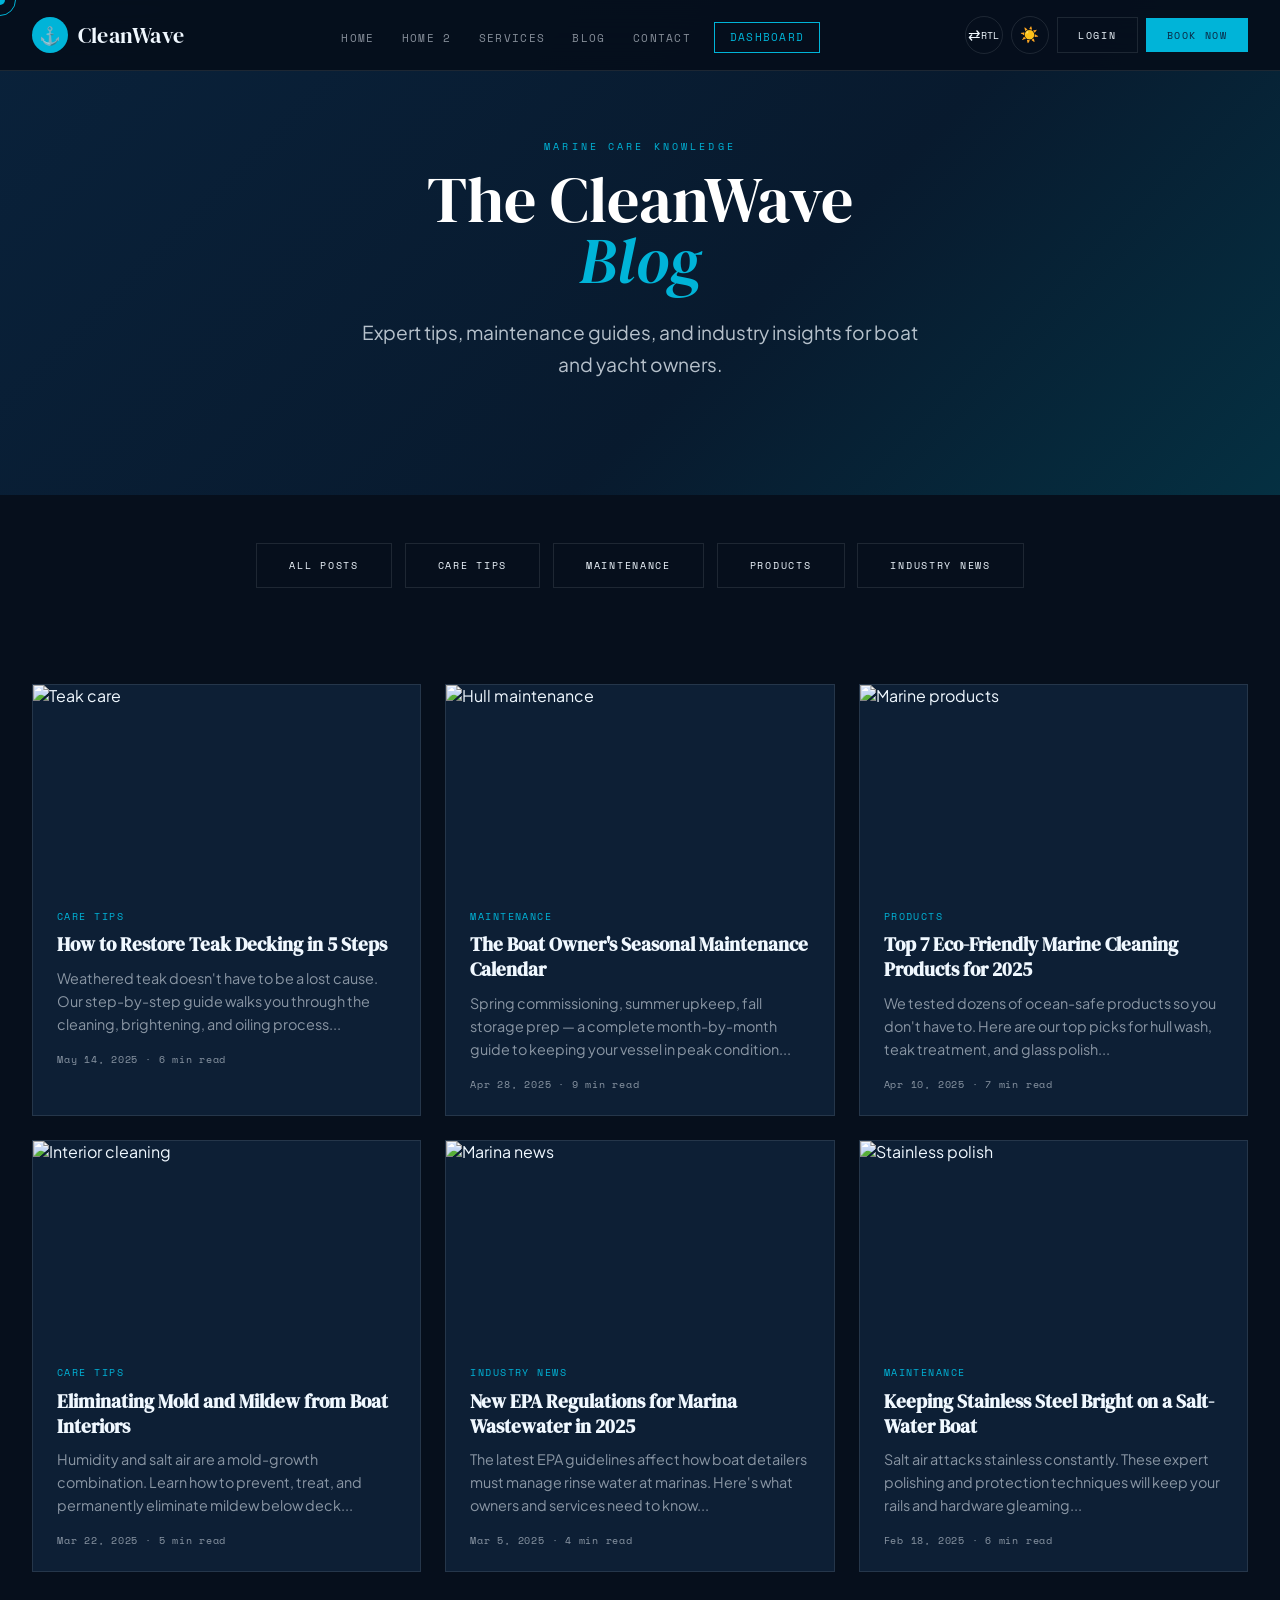
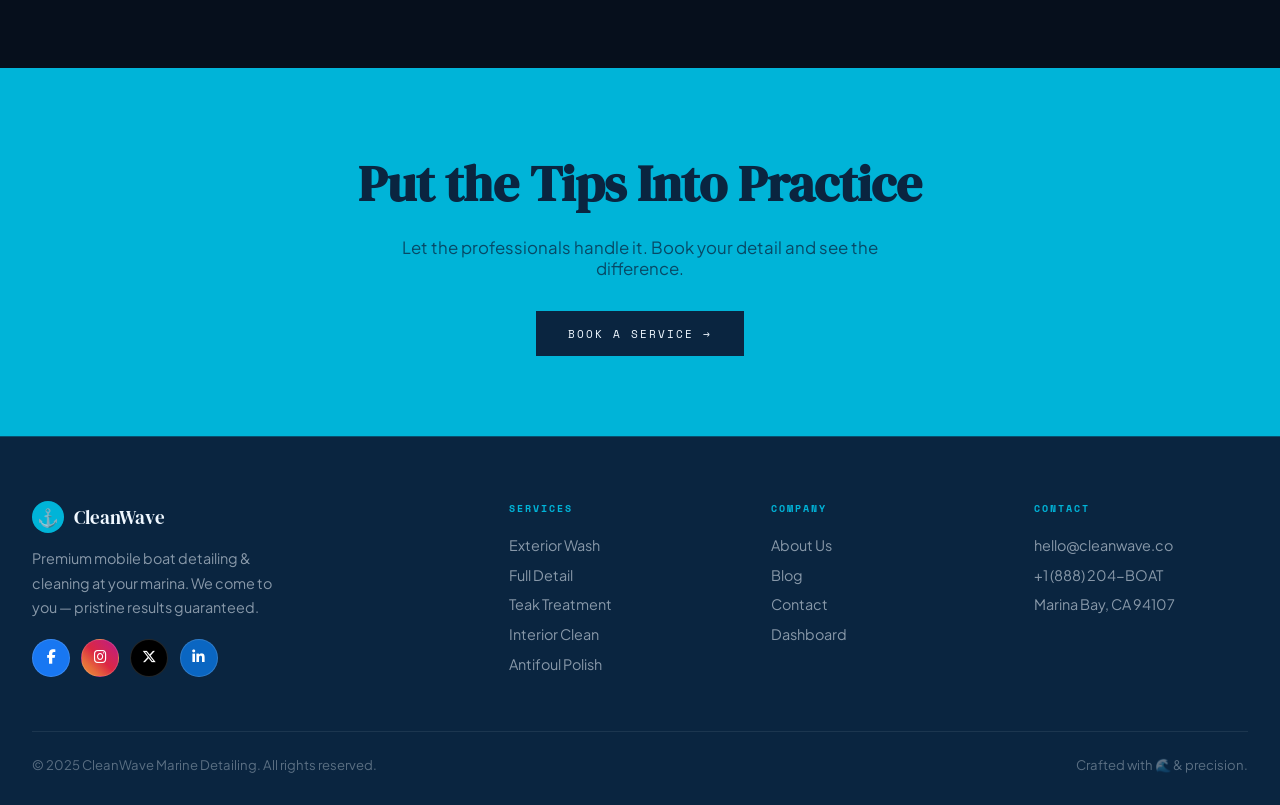
==== blog.html @ 35ff5fb8 "first commit" ====
<!DOCTYPE html>
<html lang="en" data-theme="dark" dir="ltr">
<head>
<meta charset="UTF-8"/><meta name="viewport" content="width=device-width,initial-scale=1.0"/>
<title>Blog · CleanWave</title>
<link rel="stylesheet" href="style.css"/>
<link rel="stylesheet" href="https://cdnjs.cloudflare.com/ajax/libs/font-awesome/6.5.0/css/all.min.css"/>
</head>
<body>
<div id="nav-inject"></div>

<!-- HERO -->
<section class="hero" style="background-image:url('https://images.unsplash.com/photo-1559159529-79e1e7d3d38c?w=1800&q=80');min-height:55vh;">
  <div class="hero-overlay"></div>
  <div class="hero-content">
    <span class="hero-label">Marine Care Knowledge</span>
    <h1 class="hero-title" style="font-size:clamp(2.5rem,5vw,4.5rem);">The CleanWave <em>Blog</em></h1>
    <p class="hero-sub">Expert tips, maintenance guides, and industry insights for boat and yacht owners.</p>
  </div>
</section>

<!-- FILTER -->
<section style="background:var(--bg);padding:3rem 2rem 0;">
  <div class="section-inner">
    <div style="display:flex;gap:.8rem;flex-wrap:wrap;justify-content:center;" class="reveal">
      <button class="filter-btn active btn btn-dark" data-filter="all" style="font-size:.6rem;">All Posts</button>
      <button class="filter-btn btn btn-dark" data-filter="tips" style="font-size:.6rem;">Care Tips</button>
      <button class="filter-btn btn btn-dark" data-filter="maintenance" style="font-size:.6rem;">Maintenance</button>
      <button class="filter-btn btn btn-dark" data-filter="products" style="font-size:.6rem;">Products</button>
      <button class="filter-btn btn btn-dark" data-filter="news" style="font-size:.6rem;">Industry News</button>
    </div>
  </div>
</section>

<!-- BLOG GRID -->
<section style="background:var(--bg);padding:3rem 2rem 6rem;">
  <div class="section-inner">
    <div class="blog-grid">
      <div class="blog-card reveal stagger-1" data-cat="tips">
        <div class="blog-img"><img src="https://images.unsplash.com/photo-1559159529-79e1e7d3d38c?w=600&q=80" alt="Teak care"/></div>
        <div class="blog-body"><span class="blog-tag">Care Tips</span><h3>How to Restore Teak Decking in 5 Steps</h3><p>Weathered teak doesn't have to be a lost cause. Our step-by-step guide walks you through the cleaning, brightening, and oiling process...</p><div class="blog-meta">May 14, 2025 · 6 min read</div></div>
      </div>
      <div class="blog-card reveal stagger-2" data-cat="maintenance">
        <div class="blog-img"><img src="https://images.unsplash.com/photo-1533587851505-d119e13fa0d7?w=600&q=80" alt="Hull maintenance"/></div>
        <div class="blog-body"><span class="blog-tag">Maintenance</span><h3>The Boat Owner's Seasonal Maintenance Calendar</h3><p>Spring commissioning, summer upkeep, fall storage prep — a complete month-by-month guide to keeping your vessel in peak condition...</p><div class="blog-meta">Apr 28, 2025 · 9 min read</div></div>
      </div>
      <div class="blog-card reveal stagger-3" data-cat="products">
        <div class="blog-img"><img src="https://images.unsplash.com/photo-1580852300654-03c803a14e24?w=600&q=80" alt="Marine products"/></div>
        <div class="blog-body"><span class="blog-tag">Products</span><h3>Top 7 Eco-Friendly Marine Cleaning Products for 2025</h3><p>We tested dozens of ocean-safe products so you don't have to. Here are our top picks for hull wash, teak treatment, and glass polish...</p><div class="blog-meta">Apr 10, 2025 · 7 min read</div></div>
      </div>
      <div class="blog-card reveal stagger-1" data-cat="tips">
        <div class="blog-img"><img src="https://images.unsplash.com/photo-1606315065284-8e9600bd4f66?w=600&q=80" alt="Interior cleaning"/></div>
        <div class="blog-body"><span class="blog-tag">Care Tips</span><h3>Eliminating Mold and Mildew from Boat Interiors</h3><p>Humidity and salt air are a mold-growth combination. Learn how to prevent, treat, and permanently eliminate mildew below deck...</p><div class="blog-meta">Mar 22, 2025 · 5 min read</div></div>
      </div>
      <div class="blog-card reveal stagger-2" data-cat="news">
        <div class="blog-img"><img src="https://images.unsplash.com/photo-1544551763-46a013bb70d5?w=600&q=80" alt="Marina news"/></div>
        <div class="blog-body"><span class="blog-tag">Industry News</span><h3>New EPA Regulations for Marina Wastewater in 2025</h3><p>The latest EPA guidelines affect how boat detailers must manage rinse water at marinas. Here's what owners and services need to know...</p><div class="blog-meta">Mar 5, 2025 · 4 min read</div></div>
      </div>
      <div class="blog-card reveal stagger-3" data-cat="maintenance">
        <div class="blog-img"><img src="https://images.unsplash.com/photo-1614165516036-bc18a6c2c73f?w=600&q=80" alt="Stainless polish"/></div>
        <div class="blog-body"><span class="blog-tag">Maintenance</span><h3>Keeping Stainless Steel Bright on a Salt-Water Boat</h3><p>Salt air attacks stainless constantly. These expert polishing and protection techniques will keep your rails and hardware gleaming...</p><div class="blog-meta">Feb 18, 2025 · 6 min read</div></div>
      </div>
    </div>
  </div>
</section>

<!-- CTA -->
<section class="cta-banner">
  <div class="section-inner">
    <h2 class="reveal">Put the Tips Into Practice</h2>
    <p class="reveal">Let the professionals handle it. Book your detail and see the difference.</p>
    <a href="services.html" class="btn reveal"><span>Book a Service →</span></a>
  </div>
</section>

<div id="footer-inject"></div>
<script src="components.js"></script><script src="main.js"></script>
</body>
</html>
---- style.css ----
/* ═══════════════════════════════════════════════
   BOAT · GLOBAL DESIGN SYSTEM
   3 Colors: Primary #0A2540 | Secondary #F0F8FF | Accent #00B4D8
═══════════════════════════════════════════════ */
@import url('https://fonts.googleapis.com/css2?family=DM+Serif+Display:ital@0;1&family=Plus+Jakarta+Sans:wght@300;400;500;600;700&family=Space+Mono:wght@400;700&display=swap');

:root {
  --primary: #0A2540;
  --secondary: #F0F8FF;
  --accent: #00B4D8;
  --primary-90: rgba(10,37,64,0.9);
  --primary-80: rgba(10,37,64,0.8);
  --primary-20: rgba(10,37,64,0.2);
  --accent-80: rgba(0,180,216,0.8);
  --accent-20: rgba(0,180,216,0.2);
  --accent-10: rgba(0,180,216,0.1);
  --secondary-80: rgba(240,248,255,0.8);
  --transition: 0.4s cubic-bezier(0.25,0.46,0.45,0.94);
  --container: 1280px;
  --radius: 2px;
}
[data-theme="light"] {
  --bg: #ffffff;
  --bg-alt: var(--secondary);
  --text: var(--primary);
  --text-muted: rgba(10,37,64,0.6);
  --border: rgba(10,37,64,0.12);
  --card-bg: #ffffff;
  --nav-bg: rgba(255,255,255,0.95);
  --shadow: 0 4px 24px rgba(10,37,64,0.08);
}
[data-theme="dark"] {
  --bg: #060f1c;
  --bg-alt: #0d1f35;
  --text: var(--secondary);
  --text-muted: rgba(240,248,255,0.55);
  --border: rgba(240,248,255,0.1);
  --card-bg: #0d1f35;
  --nav-bg: rgba(6,15,28,0.97);
  --shadow: 0 4px 24px rgba(0,0,0,0.4);
}

*,*::before,*::after{box-sizing:border-box;margin:0;padding:0;}
html{scroll-behavior:smooth;font-size:16px;}
body{font-family:'Plus Jakarta Sans',sans-serif;background:var(--bg);color:var(--text);transition:background var(--transition),color var(--transition);overflow-x:hidden;cursor:none;}

/* ── CURSOR ── */
.cursor{width:10px;height:10px;background:var(--accent);border-radius:50%;position:fixed;top:0;left:0;pointer-events:none;z-index:9999;transform:translate(-50%,-50%);transition:width .3s,height .3s,background .3s;}
.cursor-ring{width:32px;height:32px;border:1.5px solid var(--accent);border-radius:50%;position:fixed;top:0;left:0;pointer-events:none;z-index:9998;transform:translate(-50%,-50%);transition:width .3s,height .3s;}

/* ── NAVBAR ── */
nav{position:fixed;top:0;left:0;right:0;z-index:1000;background:var(--nav-bg);backdrop-filter:blur(20px);-webkit-backdrop-filter:blur(20px);border-bottom:1px solid var(--border);transition:background var(--transition),border var(--transition);}
.nav-inner{max-width:var(--container);margin:0 auto;display:flex;align-items:center;justify-content:space-between;padding:0 2rem;height:70px;}
.nav-logo{display:flex;align-items:center;gap:.6rem;text-decoration:none;}
.nav-logo-icon{width:36px;height:36px;background:var(--accent);border-radius:50%;display:flex;align-items:center;justify-content:center;font-size:1.1rem;}
.nav-logo-text{font-family:'DM Serif Display',serif;font-size:1.4rem;font-weight:400;color:var(--text);letter-spacing:.02em;}
.nav-links{display:flex;align-items:center;gap:.2rem;list-style:none;}
.nav-links a{font-family:'Space Mono',monospace;font-size:.68rem;letter-spacing:.12em;text-transform:uppercase;color:var(--text-muted);text-decoration:none;padding:.5rem .75rem;position:relative;transition:color var(--transition);}
.nav-links a::after{content:'';position:absolute;bottom:0;left:.75rem;right:.75rem;height:1px;background:var(--accent);transform:scaleX(0);transition:transform var(--transition);}
.nav-links a:hover,.nav-links a.active{color:var(--accent);}
.nav-links a:hover::after,.nav-links a.active::after{transform:scaleX(1);}
.nav-links a.nav-dashboard{color:var(--accent);border:1px solid var(--accent);padding:.4rem .9rem;margin-left:.5rem;transition:all var(--transition);}
.nav-links a.nav-dashboard:hover{background:var(--accent);color:var(--primary);}
.nav-links a.nav-dashboard::after{display:none;}
.nav-right{display:flex;align-items:center;gap:.5rem;}
.nav-btn{width:38px;height:38px;border-radius:50%;border:1px solid var(--border);background:none;color:var(--text);cursor:pointer;display:flex;align-items:center;justify-content:center;font-size:.95rem;transition:all var(--transition);}
.nav-btn:hover{border-color:var(--accent);color:var(--accent);}
.nav-cta{font-family:'Space Mono',monospace;font-size:.65rem;letter-spacing:.15em;text-transform:uppercase;padding:.55rem 1.3rem;text-decoration:none;transition:all var(--transition);cursor:pointer;border:none;}
.nav-cta-primary{background:var(--accent);color:var(--primary);}
.nav-cta-primary:hover{background:var(--primary);color:var(--accent);transform:translateY(-2px);}
.nav-cta-secondary{background:none;border:1px solid var(--border);color:var(--text);}
.nav-cta-secondary:hover{border-color:var(--accent);color:var(--accent);}
.hamburger{display:none;flex-direction:column;gap:5px;background:none;border:none;cursor:pointer;padding:4px;}
.hamburger span{display:block;width:22px;height:2px;background:var(--text);transition:all var(--transition);}

/* ── MOBILE DRAWER ── */
.drawer{position:fixed;top:0;right:0;width:min(300px,85vw);height:100vh;background:var(--bg);border-left:1px solid var(--border);z-index:1100;transform:translateX(100%);transition:transform .45s cubic-bezier(0.76,0,0.24,1);display:flex;flex-direction:column;padding:2rem 1.5rem;gap:1.5rem;overflow-y:auto;}
.drawer.open{transform:translateX(0);}
.drawer-close{align-self:flex-end;background:none;border:none;color:var(--text);font-size:1.4rem;cursor:pointer;padding:.2rem;}
.drawer-links{display:flex;flex-direction:column;gap:.2rem;}
.drawer-links a{font-family:'Space Mono',monospace;font-size:.75rem;letter-spacing:.12em;text-transform:uppercase;color:var(--text-muted);text-decoration:none;padding:.8rem 0;border-bottom:1px solid var(--border);transition:color var(--transition);}
.drawer-links a:hover,.drawer-links a.active{color:var(--accent);}
.drawer-bottom{margin-top:auto;display:flex;align-items:center;gap:.8rem;padding-top:1rem;border-top:1px solid var(--border);}
.drawer-overlay{position:fixed;inset:0;background:rgba(0,0,0,.5);z-index:1050;opacity:0;pointer-events:none;transition:opacity var(--transition);}
.drawer-overlay.show{opacity:1;pointer-events:all;}

/* ── SECTIONS ── */
section{padding:6rem 2rem;}
.section-inner{max-width:var(--container);margin:0 auto;}
.section-label{font-family:'Space Mono',monospace;font-size:.65rem;letter-spacing:.3em;text-transform:uppercase;color:var(--accent);display:block;margin-bottom:.75rem;}
.section-title{font-family:'DM Serif Display',serif;font-size:clamp(2rem,4.5vw,3.5rem);font-weight:400;line-height:1.1;margin-bottom:1.2rem;}
.section-sub{font-size:1.05rem;line-height:1.75;color:var(--text-muted);max-width:580px;}
.text-center{text-align:center;}
.text-center .section-sub{margin:0 auto;}

/* ── HERO BASE ── */
.hero{min-height:100vh;background-size:cover;background-position:center;background-attachment:fixed;display:flex;align-items:center;justify-content:center;position:relative;overflow:hidden;padding:8rem 2rem 4rem;}
.hero-overlay{position:absolute;inset:0;background:linear-gradient(135deg,rgba(10,37,64,.85) 0%,rgba(10,37,64,.5) 60%,rgba(0,180,216,.2) 100%);}
.hero-content{position:relative;z-index:2;text-align:center;max-width:860px;width:100%;}
.hero-label{font-family:'Space Mono',monospace;font-size:.65rem;letter-spacing:.3em;text-transform:uppercase;color:var(--accent);display:block;margin-bottom:1rem;opacity:0;animation:fadeUp .8s .1s forwards;}
.hero-title{font-family:'DM Serif Display',serif;font-size:clamp(2.8rem,7vw,6.5rem);font-weight:400;line-height:.95;color:#ffffff;margin-bottom:1.5rem;opacity:0;animation:fadeUp .9s .3s forwards;}
.hero-title em{color:var(--accent);font-style:italic;display:block;}
.hero-sub{font-size:clamp(1rem,1.8vw,1.2rem);color:rgba(240,248,255,.75);line-height:1.7;max-width:560px;margin:0 auto 2.5rem;opacity:0;animation:fadeUp .9s .5s forwards;}
.hero-btns{display:flex;gap:1rem;justify-content:center;flex-wrap:wrap;opacity:0;animation:fadeUp .9s .7s forwards;}
.scroll-ind{position:absolute;bottom:2rem;left:50%;transform:translateX(-50%);z-index:3;display:flex;flex-direction:column;align-items:center;gap:.4rem;opacity:0;animation:fadeUp 1s 1s forwards;}
.scroll-ind span{font-family:'Space Mono',monospace;font-size:.55rem;letter-spacing:.2em;text-transform:uppercase;color:rgba(240,248,255,.4);}
.scroll-line{width:1px;height:44px;background:linear-gradient(to bottom,var(--accent),transparent);animation:scrollPulse 2s ease-in-out infinite;}

/* ── BUTTONS ── */
.btn{display:inline-flex;align-items:center;gap:.5rem;font-family:'Space Mono',monospace;font-size:.68rem;letter-spacing:.18em;text-transform:uppercase;padding:.9rem 2rem;text-decoration:none;cursor:pointer;border:none;transition:all var(--transition);position:relative;overflow:hidden;}
.btn::before{content:'';position:absolute;inset:0;transform:translateX(-101%);transition:transform var(--transition);}
.btn:hover::before{transform:translateX(0);}
.btn-primary{background:var(--accent);color:var(--primary);}
.btn-primary::before{background:#0096b5;}
.btn-primary:hover{transform:translateY(-2px);box-shadow:0 12px 36px var(--accent-80);}
.btn-outline{background:transparent;border:1px solid rgba(255,255,255,.4);color:#fff;}
.btn-outline::before{background:rgba(255,255,255,.1);}
.btn-outline:hover{border-color:#fff;}
.btn-dark{background:none;border:1px solid var(--border);color:var(--text);}
.btn-dark::before{background:var(--accent-10);}
.btn-dark:hover{border-color:var(--accent);color:var(--accent);}
.btn span{position:relative;z-index:1;}

/* ── CARDS ── */
.cards-grid{display:grid;grid-template-columns:repeat(auto-fit,minmax(240px,1fr));gap:1.5rem;margin-top:3rem;}
.card{background:var(--card-bg);border:1px solid var(--border);padding:2.2rem 1.8rem;display:flex;flex-direction:column;align-items:center;justify-content:center;text-align:center;position:relative;overflow:hidden;transition:transform var(--transition),box-shadow var(--transition),border-color var(--transition);}
.card::after{content:'';position:absolute;bottom:0;left:0;right:0;height:2px;background:var(--accent);transform:scaleX(0);transition:transform var(--transition);}
.card:hover{transform:translateY(-8px);box-shadow:var(--shadow);border-color:var(--accent-20);}
.card:hover::after{transform:scaleX(1);}
.card-icon{font-size:2.2rem;color:var(--accent);margin-bottom:1.1rem;transition:transform var(--transition);}
.card:hover .card-icon{transform:scale(1.12) rotate(-5deg);}
.card h3{font-family:'DM Serif Display',serif;font-size:1.25rem;margin-bottom:.6rem;}
.card p{font-size:.95rem;line-height:1.65;color:var(--text-muted);}

/* ── REVEAL ANIMATION ── */
.reveal{opacity:0;transform:translateY(28px);transition:opacity .7s ease,transform .7s ease;}
.reveal.visible{opacity:1;transform:translateY(0);}
.reveal-left{opacity:0;transform:translateX(-30px);transition:opacity .7s ease,transform .7s ease;}
.reveal-left.visible{opacity:1;transform:translateX(0);}
.reveal-right{opacity:0;transform:translateX(30px);transition:opacity .7s ease,transform .7s ease;}
.reveal-right.visible{opacity:1;transform:translateX(0);}
.stagger-1{transition-delay:.1s;}
.stagger-2{transition-delay:.2s;}
.stagger-3{transition-delay:.3s;}
.stagger-4{transition-delay:.4s;}

/* ── SPLIT SECTION ── */
.split-grid{display:grid;grid-template-columns:1fr 1fr;gap:4rem;align-items:center;}
.split-image{position:relative;}
.split-image img{width:100%;height:100%;object-fit:cover;display:block;}
.split-image::before{content:'';position:absolute;top:16px;left:16px;right:-16px;bottom:-16px;border:2px solid var(--accent-20);z-index:-1;}
.split-text p{font-size:1.05rem;line-height:1.8;color:var(--text-muted);margin-bottom:1rem;}

/* ── STATS ── */
.stats-row{display:flex;gap:3rem;margin-top:2rem;flex-wrap:wrap;}
.stat{text-align:center;}
.stat-num{font-family:'DM Serif Display',serif;font-size:2.8rem;color:var(--accent);line-height:1;}
.stat-label{font-family:'Space Mono',monospace;font-size:.6rem;letter-spacing:.18em;text-transform:uppercase;color:var(--text-muted);margin-top:.3rem;}

/* ── TESTIMONIALS ── */
.testi-card{background:var(--card-bg);border:1px solid var(--border);padding:2rem;display:flex;flex-direction:column;align-items:center;text-align:center;}
.testi-quote{font-family:'DM Serif Display',serif;font-size:3.5rem;color:var(--accent);line-height:.5;margin-bottom:1rem;}
.testi-card p{font-size:1rem;line-height:1.7;font-style:italic;margin-bottom:1.2rem;color:var(--text-muted);}
.testi-author{font-family:'Space Mono',monospace;font-size:.65rem;letter-spacing:.15em;text-transform:uppercase;color:var(--accent);}
.stars{color:#f59e0b;font-size:1rem;margin-bottom:.8rem;display:block;}

/* ── CTA BANNER ── */
.cta-banner{background:var(--accent);padding:5rem 2rem;text-align:center;}
.cta-banner h2{font-family:'DM Serif Display',serif;font-size:clamp(1.8rem,4vw,3.5rem);color:var(--primary);margin-bottom:1.2rem;}
.cta-banner p{font-size:1.05rem;color:rgba(10,37,64,.75);margin-bottom:2rem;max-width:520px;margin-left:auto;margin-right:auto;}
.cta-banner .btn{background:var(--primary);color:var(--secondary);}
.cta-banner .btn:hover{background:#061929;}

/* ── FEATURES GRID ── */
.features-grid{display:grid;grid-template-columns:repeat(3,1fr);gap:0;margin-top:3rem;}
.feature-item{padding:2.2rem 1.8rem;border:1px solid var(--border);display:flex;flex-direction:column;align-items:center;text-align:center;transition:background var(--transition);}
.feature-item:hover{background:var(--accent-10);}
.feature-num{font-family:'DM Serif Display',serif;font-size:3.5rem;color:var(--accent-20);line-height:1;transition:color var(--transition);}
.feature-item:hover .feature-num{color:var(--accent);}
.feature-item h3{font-family:'DM Serif Display',serif;font-size:1.1rem;margin-bottom:.5rem;}
.feature-item p{font-size:.9rem;color:var(--text-muted);line-height:1.6;}

/* ── PRICING CARDS ── */
.pricing-grid{display:grid;grid-template-columns:repeat(3,1fr);gap:1.5rem;margin-top:3rem;}
.pricing-card{background:var(--card-bg);border:1px solid var(--border);padding:2.5rem 2rem;display:flex;flex-direction:column;align-items:center;text-align:center;position:relative;transition:all var(--transition);}
.pricing-card.popular{border-color:var(--accent);transform:translateY(-8px);}
.popular-badge{position:absolute;top:-14px;left:50%;transform:translateX(-50%);background:var(--accent);color:var(--primary);font-family:'Space Mono',monospace;font-size:.6rem;letter-spacing:.12em;text-transform:uppercase;padding:.3rem .9rem;}
.pricing-card:hover{box-shadow:var(--shadow);}
.price{font-family:'DM Serif Display',serif;font-size:3.2rem;color:var(--accent);line-height:1;margin:1rem 0;}
.price-period{font-size:.85rem;color:var(--text-muted);}
.price-features{list-style:none;margin:1.5rem 0;width:100%;}
.price-features li{font-size:.92rem;padding:.45rem 0;border-bottom:1px solid var(--border);color:var(--text-muted);}
.price-features li:last-child{border-bottom:none;}

/* ── BLOG CARDS ── */
.blog-grid{display:grid;grid-template-columns:repeat(auto-fit,minmax(300px,1fr));gap:1.5rem;margin-top:3rem;}
.blog-card{background:var(--card-bg);border:1px solid var(--border);overflow:hidden;transition:all var(--transition);}
.blog-card:hover{transform:translateY(-6px);box-shadow:var(--shadow);}
.blog-img{height:200px;overflow:hidden;}
.blog-img img{width:100%;height:100%;object-fit:cover;transition:transform .6s ease;}
.blog-card:hover .blog-img img{transform:scale(1.06);}
.blog-body{padding:1.5rem;}
.blog-tag{font-family:'Space Mono',monospace;font-size:.6rem;letter-spacing:.15em;text-transform:uppercase;color:var(--accent);margin-bottom:.6rem;display:block;}
.blog-body h3{font-family:'DM Serif Display',serif;font-size:1.2rem;margin-bottom:.6rem;line-height:1.3;}
.blog-body p{font-size:.9rem;color:var(--text-muted);line-height:1.6;margin-bottom:1rem;}
.blog-meta{font-family:'Space Mono',monospace;font-size:.6rem;color:var(--text-muted);letter-spacing:.08em;}

/* ── CONTACT ── */
.contact-grid{display:grid;grid-template-columns:1fr 1.4fr;gap:4rem;margin-top:3rem;}
.contact-card{background:var(--card-bg);border:1px solid var(--border);padding:1.4rem 1.6rem;display:flex;align-items:center;gap:1rem;margin-bottom:1rem;transition:all var(--transition);}
.contact-card:hover{border-color:var(--accent);transform:translateX(4px);}
.contact-icon{font-size:1.6rem;color:var(--accent);flex-shrink:0;}
.contact-card h4{font-family:'DM Serif Display',serif;font-size:1rem;margin-bottom:.2rem;}
.contact-card p{font-size:.88rem;color:var(--text-muted);}
.form-group{margin-bottom:1.3rem;}
.form-group label{display:block;font-family:'Space Mono',monospace;font-size:.62rem;letter-spacing:.16em;text-transform:uppercase;color:var(--accent);margin-bottom:.4rem;}
.form-group input,.form-group textarea,.form-group select{width:100%;padding:.82rem 1rem;background:var(--card-bg);border:1px solid var(--border);color:var(--text);font-family:'Plus Jakarta Sans',sans-serif;font-size:.95rem;outline:none;transition:border-color var(--transition);}
.form-group input:focus,.form-group textarea:focus,.form-group select:focus{border-color:var(--accent);}
.form-group textarea{min-height:130px;resize:vertical;}
.map-wrap{margin-top:3rem;border:1px solid var(--border);overflow:hidden;}

/* ── FOOTER ── */
footer{background:var(--primary);border-top:1px solid rgba(0,180,216,.3);padding:4rem 2rem 2rem;}
.footer-inner{max-width:var(--container);margin:0 auto;}
.footer-grid{display:grid;grid-template-columns:2fr 1fr 1fr 1fr;gap:3rem;margin-bottom:3rem;}
.footer-brand p{font-size:.9rem;color:rgba(240,248,255,.55);line-height:1.7;margin-top:.8rem;max-width:260px;}
.footer-col h4{font-family:'Space Mono',monospace;font-size:.63rem;letter-spacing:.2em;text-transform:uppercase;color:var(--accent);margin-bottom:1.1rem;}
.footer-col ul{list-style:none;}
.footer-col ul li{margin-bottom:.55rem;}
.footer-col ul a{color:rgba(240,248,255,.55);text-decoration:none;font-size:.9rem;transition:all var(--transition);display:inline-block;}
.footer-col ul a:hover{color:var(--accent);transform:translateX(4px);}
.social-row{display:flex;gap:.7rem;margin-top:1.2rem;}
.si{width:38px;height:38px;border-radius:50%;display:flex;align-items:center;justify-content:center;font-size:.9rem;text-decoration:none;transition:all var(--transition);border:1px solid rgba(240,248,255,.15);}
.si:hover{transform:translateY(-4px) scale(1.1);}
.si-fb{background:#1877F2;color:#fff;}
.si-ig{background:linear-gradient(45deg,#f09433,#e6683c,#dc2743,#cc2366,#bc1888);color:#fff;}
.si-tw{background:#000;color:#fff;}
.si-li{background:#0A66C2;color:#fff;}
.footer-bottom{border-top:1px solid rgba(240,248,255,.08);padding-top:1.5rem;display:flex;justify-content:space-between;align-items:center;flex-wrap:wrap;gap:.8rem;}
.footer-bottom p{font-size:.82rem;color:rgba(240,248,255,.35);}

/* ── BACK TO TOP ── */
.btt{position:fixed;bottom:2rem;right:2rem;width:44px;height:44px;background:var(--accent);color:var(--primary);border:none;cursor:pointer;font-size:1.1rem;z-index:500;opacity:0;transform:translateY(16px);transition:all var(--transition);}
.btt.show{opacity:1;transform:translateY(0);}
.btt:hover{background:var(--primary);color:var(--accent);transform:translateY(-4px);}

/* ── ANIMATIONS ── */
@keyframes fadeUp{from{opacity:0;transform:translateY(30px);}to{opacity:1;transform:translateY(0);}}
@keyframes fadeIn{from{opacity:0;}to{opacity:1;}}
@keyframes scrollPulse{0%{transform:scaleY(0);transform-origin:top;}50%{transform:scaleY(1);transform-origin:top;}51%{transform:scaleY(1);transform-origin:bottom;}100%{transform:scaleY(0);transform-origin:bottom;}}
@keyframes float{0%,100%{transform:translateY(0);}50%{transform:translateY(-12px);}}
@keyframes wave{0%{transform:translateX(0);}100%{transform:translateX(-50%);}}
@keyframes typeWrite{from{width:0;}to{width:100%;}}
@keyframes blink{0%,100%{border-color:var(--accent);}50%{border-color:transparent;}}
@media(prefers-reduced-motion:reduce){.reveal,.reveal-left,.reveal-right{transition:none!important;opacity:1!important;transform:none!important;}.hero-label,.hero-title,.hero-sub,.hero-btns{animation:none!important;opacity:1!important;}}

/* ── PAGE TRANSITION ── */
.pg-trans{position:fixed;inset:0;background:var(--accent);z-index:9000;transform:translateY(-100%);transition:transform .5s cubic-bezier(.76,0,.24,1);}

/* ── HERO WAVE ── */
.hero-wave{position:absolute;bottom:0;left:0;right:0;overflow:hidden;line-height:0;}
.hero-wave svg{display:block;width:200%;animation:wave 10s linear infinite;}

/* ── RESPONSIVE ── */
@media(max-width:1024px){
  .features-grid{grid-template-columns:repeat(2,1fr);}
  .pricing-grid{grid-template-columns:1fr;}
  .split-grid{grid-template-columns:1fr;}
  .footer-grid{grid-template-columns:1fr 1fr;}
  .contact-grid{grid-template-columns:1fr;}
}
@media(max-width:768px){
  .hamburger{display:flex;}
  .nav-links{display:none;}
  .nav-cta-secondary,.nav-cta-primary{display:none;}
  .cards-grid{grid-template-columns:repeat(2,1fr);}
  .features-grid{grid-template-columns:repeat(2,1fr);}
  .footer-grid{grid-template-columns:1fr;}
  .stats-row{gap:1.5rem;}
}
@media(max-width:360px){
  .cards-grid{grid-template-columns:1fr;}
  .features-grid{grid-template-columns:1fr;}
  .pricing-grid{grid-template-columns:1fr;}
  .blog-grid{grid-template-columns:1fr;}
  .footer-bottom{flex-direction:column;text-align:center;}
  section{padding:4rem 1rem;}
}
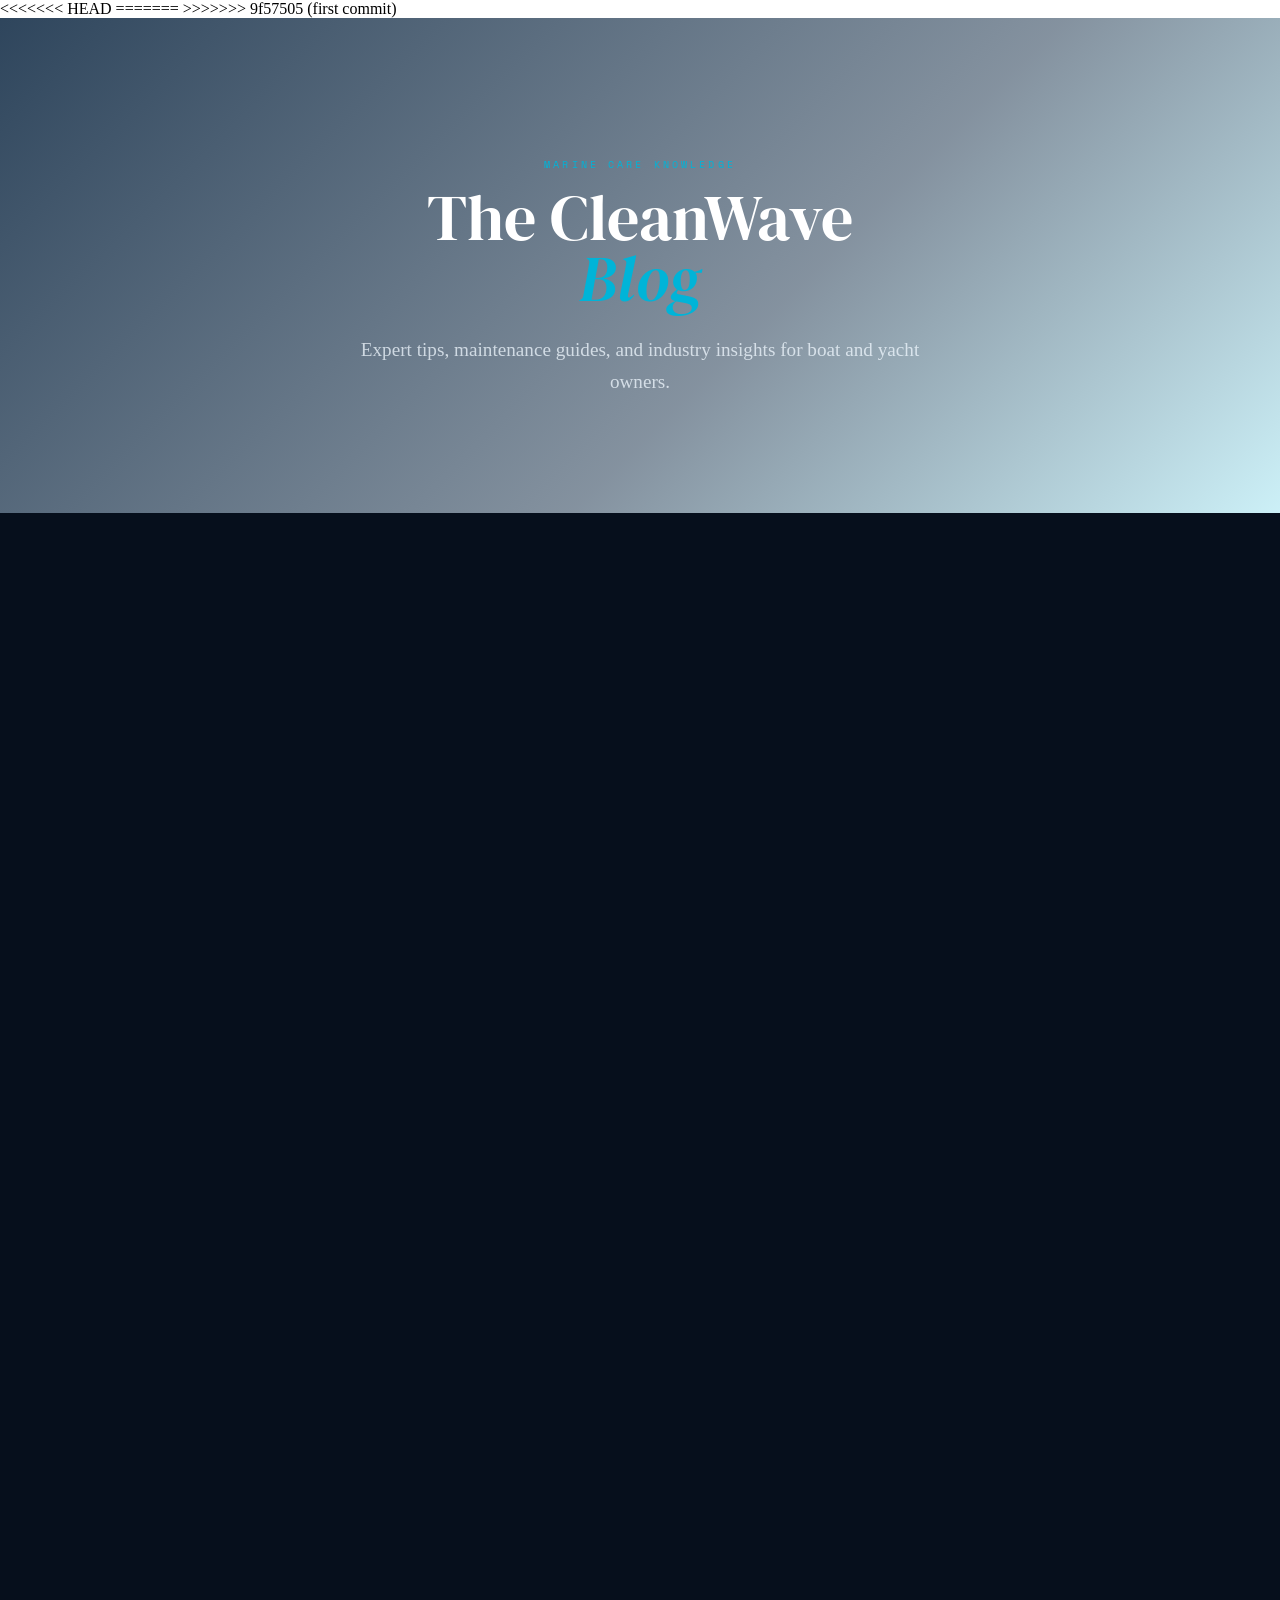
==== commit 147f39d2: "U" ====
--- a/blog.html
+++ b/blog.html
@@ -5,6 +5,10 @@
 <title>Blog · CleanWave</title>
 <link rel="stylesheet" href="style.css"/>
 <link rel="stylesheet" href="https://cdnjs.cloudflare.com/ajax/libs/font-awesome/6.5.0/css/all.min.css"/>
+<<<<<<< HEAD
+=======
+<link rel="icon" href="data:image/svg+xml,<svg xmlns='http://www.w3.org/2000/svg' viewBox='0 0 100 100'><text y='.9em' font-size='90'>⚓</text></svg>"/>
+>>>>>>> 9f57505 (first commit)
 </head>
 <body>
 <div id="nav-inject"></div>
@@ -37,6 +41,7 @@
   <div class="section-inner">
     <div class="blog-grid">
       <div class="blog-card reveal stagger-1" data-cat="tips">
+<<<<<<< HEAD
         <div class="blog-img"><img src="https://images.unsplash.com/photo-1559159529-79e1e7d3d38c?w=600&q=80" alt="Teak care"/></div>
         <div class="blog-body"><span class="blog-tag">Care Tips</span><h3>How to Restore Teak Decking in 5 Steps</h3><p>Weathered teak doesn't have to be a lost cause. Our step-by-step guide walks you through the cleaning, brightening, and oiling process...</p><div class="blog-meta">May 14, 2025 · 6 min read</div></div>
       </div>
@@ -59,6 +64,38 @@
       <div class="blog-card reveal stagger-3" data-cat="maintenance">
         <div class="blog-img"><img src="https://images.unsplash.com/photo-1614165516036-bc18a6c2c73f?w=600&q=80" alt="Stainless polish"/></div>
         <div class="blog-body"><span class="blog-tag">Maintenance</span><h3>Keeping Stainless Steel Bright on a Salt-Water Boat</h3><p>Salt air attacks stainless constantly. These expert polishing and protection techniques will keep your rails and hardware gleaming...</p><div class="blog-meta">Feb 18, 2025 · 6 min read</div></div>
+=======
+        <div class="blog-img"><img src="https://encrypted-tbn0.gstatic.com/images?q=tbn:ANd9GcSIa2bcQrBUaxhrhWWBniSIQJS6ejeOUNvzvQ&s" alt="Teak care"/></div>
+        <div class="blog-body"><span class="blog-tag">Care Tips</span><h3>How to Restore Teak Decking in 5 Steps</h3><p>Weathered teak doesn't have to be a lost cause. Our step-by-step guide walks you through the cleaning, brightening, and oiling process...</p><div class="blog-meta">May 14, 2026 · 6 min read</div></div>
+      </div>
+      <div class="blog-card reveal stagger-2" data-cat="maintenance">
+        <div class="blog-img"><img src="https://encrypted-tbn0.gstatic.com/images?q=tbn:ANd9GcSjRpsM7x8SxRJXYMvKi1jMgbsyCLFCxgjbyw&s" alt="Hull maintenance"/></div>
+        <div class="blog-body"><span class="blog-tag">Maintenance</span><h3>The Boat Owner's Seasonal Maintenance Calendar</h3><p>Spring commissioning, summer upkeep, fall storage prep — a complete month-by-month guide to keeping your vessel in peak condition...</p><div class="blog-meta">Apr 28, 2026 · 9 min read</div></div>
+      </div>
+      <div class="blog-card reveal stagger-3" data-cat="products">
+        <div class="blog-img"><img src="https://encrypted-tbn0.gstatic.com/images?q=tbn:ANd9GcTec4iWBtD6fXJFnURsjLN36oEJU-nsu_yzjQ&s"/></div>
+        <div class="blog-body"><span class="blog-tag">Products</span><h3>Top 7 Eco-Friendly Marine Cleaning Products for 2026</h3><p>We tested dozens of ocean-safe products so you don't have to. Here are our top picks for hull wash, teak treatment, and glass polish...</p><div class="blog-meta">Apr 10, 2026 · 7 min read</div></div>
+      </div>
+      <div class="blog-card reveal stagger-1" data-cat="tips">
+        <div class="blog-img"><img src="https://encrypted-tbn0.gstatic.com/images?q=tbn:ANd9GcSaUZGlCxDVT3lNXwFbxFisU4Nul5m_YyXyFw&s" alt="Interior cleaning"/></div>
+        <div class="blog-body"><span class="blog-tag">Care Tips</span><h3>Eliminating Mold and Mildew from Boat Interiors</h3><p>Humidity and salt air are a mold-growth combination. Learn how to prevent, treat, and permanently eliminate mildew below deck...</p><div class="blog-meta">Mar 22, 2026 · 5 min read</div></div>
+      </div>
+      <div class="blog-card reveal stagger-2" data-cat="news">
+        <div class="blog-img"><img src="https://encrypted-tbn0.gstatic.com/images?q=tbn:ANd9GcTz2bn8UNci1Gdq-IfEIXu9sQcUP--vklovDg&s" alt="Marina news"/></div>
+        <div class="blog-body"><span class="blog-tag">Industry News</span><h3>New EPA Regulations for Marina Wastewater in 2026</h3><p>The latest EPA guidelines affect how boat detailers must manage rinse water at marinas. Here's what owners and services need to know...</p><div class="blog-meta">Mar 5, 2026 · 4 min read</div></div>
+      </div>
+      <div class="blog-card reveal stagger-3" data-cat="maintenance">
+        <div class="blog-img"><img src="https://encrypted-tbn0.gstatic.com/images?q=tbn:ANd9GcQ0wY8UCSDZFIVNWnTia_K_LO35k7_lLDXZEQ&s" alt="Stainless polish"/></div>
+        <div class="blog-body"><span class="blog-tag">Maintenance</span><h3>Keeping Stainless Steel Bright on a Salt-Water Boat</h3><p>Salt air attacks stainless constantly. These expert polishing and protection techniques will keep your rails and hardware gleaming...</p><div class="blog-meta">Feb 18, 2026 · 6 min read</div></div>
+      </div>
+      <div class="blog-card reveal stagger-1" data-cat="products">
+        <div class="blog-img"><img src="https://encrypted-tbn0.gstatic.com/images?q=tbn:ANd9GcTBKpZu4aX9eJpSqDZH7jSt_H0R6oJvmMiKEg&s" alt="Ceramic Coating"/></div>
+        <div class="blog-body"><span class="blog-tag">Products</span><h3>Why Ceramic Coating is the Future of Hull Protection</h3><p>Traditional wax lasts months, but modern marine ceramics last years. Explore the benefits and costs of this advanced protection...</p><div class="blog-meta">Jan 29, 2026 · 8 min read</div></div>
+      </div>
+      <div class="blog-card reveal stagger-2" data-cat="maintenance">
+        <div class="blog-img"><img src="https://encrypted-tbn0.gstatic.com/images?q=tbn:ANd9GcQo3pzdGDOPU9kQsRF1AjNOXLjCbOEH6i8gDA&s" alt="Winterization"/></div>
+        <div class="blog-body"><span class="blog-tag">Maintenance</span><h3>Proper Marina Storage: Preventing Winter Oxidation</h3><p>Even in moderate climates, downtime can cause severe gel coat oxidation. Learn the professional techniques for long-term slip storage...</p><div class="blog-meta">Jan 12, 2026 · 5 min read</div></div>
+>>>>>>> 9f57505 (first commit)
       </div>
     </div>
   </div>
--- a/style.css
+++ b/style.css
@@ -42,11 +42,17 @@
 
 *,*::before,*::after{box-sizing:border-box;margin:0;padding:0;}
 html{scroll-behavior:smooth;font-size:16px;}
+<<<<<<< HEAD
 body{font-family:'Plus Jakarta Sans',sans-serif;background:var(--bg);color:var(--text);transition:background var(--transition),color var(--transition);overflow-x:hidden;cursor:none;}
 
 /* ── CURSOR ── */
 .cursor{width:10px;height:10px;background:var(--accent);border-radius:50%;position:fixed;top:0;left:0;pointer-events:none;z-index:9999;transform:translate(-50%,-50%);transition:width .3s,height .3s,background .3s;}
 .cursor-ring{width:32px;height:32px;border:1.5px solid var(--accent);border-radius:50%;position:fixed;top:0;left:0;pointer-events:none;z-index:9998;transform:translate(-50%,-50%);transition:width .3s,height .3s;}
+=======
+body{font-family:'Plus Jakarta Sans',sans-serif;background:var(--bg);color:var(--text);transition:background var(--transition),color var(--transition);overflow-x:hidden;}
+
+
+>>>>>>> 9f57505 (first commit)
 
 /* ── NAVBAR ── */
 nav{position:fixed;top:0;left:0;right:0;z-index:1000;background:var(--nav-bg);backdrop-filter:blur(20px);-webkit-backdrop-filter:blur(20px);border-bottom:1px solid var(--border);transition:background var(--transition),border var(--transition);}
@@ -55,6 +61,7 @@
 .nav-logo-icon{width:36px;height:36px;background:var(--accent);border-radius:50%;display:flex;align-items:center;justify-content:center;font-size:1.1rem;}
 .nav-logo-text{font-family:'DM Serif Display',serif;font-size:1.4rem;font-weight:400;color:var(--text);letter-spacing:.02em;}
 .nav-links{display:flex;align-items:center;gap:.2rem;list-style:none;}
+<<<<<<< HEAD
 .nav-links a{font-family:'Space Mono',monospace;font-size:.68rem;letter-spacing:.12em;text-transform:uppercase;color:var(--text-muted);text-decoration:none;padding:.5rem .75rem;position:relative;transition:color var(--transition);}
 .nav-links a::after{content:'';position:absolute;bottom:0;left:.75rem;right:.75rem;height:1px;background:var(--accent);transform:scaleX(0);transition:transform var(--transition);}
 .nav-links a:hover,.nav-links a.active{color:var(--accent);}
@@ -66,6 +73,17 @@
 .nav-btn{width:38px;height:38px;border-radius:50%;border:1px solid var(--border);background:none;color:var(--text);cursor:pointer;display:flex;align-items:center;justify-content:center;font-size:.95rem;transition:all var(--transition);}
 .nav-btn:hover{border-color:var(--accent);color:var(--accent);}
 .nav-cta{font-family:'Space Mono',monospace;font-size:.65rem;letter-spacing:.15em;text-transform:uppercase;padding:.55rem 1.3rem;text-decoration:none;transition:all var(--transition);cursor:pointer;border:none;}
+=======
+.nav-links a{font-family:'Space Mono',monospace;font-weight:700;font-size:.68rem;letter-spacing:.12em;text-transform:uppercase;color:var(--text-muted);text-decoration:none;padding:.5rem .75rem;position:relative;transition:color var(--transition);}
+.nav-links a::after{content:'';position:absolute;bottom:0;left:.75rem;right:.75rem;height:1px;background:var(--accent);transform:scaleX(0);transition:transform var(--transition);}
+.nav-links a:hover,.nav-links a.active{color:var(--accent);}
+.nav-links a:hover::after,.nav-links a.active::after{transform:scaleX(1);}
+
+.nav-right{display:flex;align-items:center;gap:.5rem;}
+.nav-btn{width:38px;height:38px;border-radius:50%;border:1px solid var(--border);background:none;color:var(--text);cursor:pointer;display:flex;align-items:center;justify-content:center;font-size:.95rem;transition:all var(--transition);}
+.nav-btn:hover{border-color:var(--accent);color:var(--accent);}
+.nav-cta{font-family:'Space Mono',monospace;font-weight:700;font-size:.65rem;letter-spacing:.15em;text-transform:uppercase;padding:.55rem 1.3rem;text-decoration:none;transition:all var(--transition);cursor:pointer;border:none;}
+>>>>>>> 9f57505 (first commit)
 .nav-cta-primary{background:var(--accent);color:var(--primary);}
 .nav-cta-primary:hover{background:var(--primary);color:var(--accent);transform:translateY(-2px);}
 .nav-cta-secondary{background:none;border:1px solid var(--border);color:var(--text);}
@@ -78,7 +96,11 @@
 .drawer.open{transform:translateX(0);}
 .drawer-close{align-self:flex-end;background:none;border:none;color:var(--text);font-size:1.4rem;cursor:pointer;padding:.2rem;}
 .drawer-links{display:flex;flex-direction:column;gap:.2rem;}
+<<<<<<< HEAD
 .drawer-links a{font-family:'Space Mono',monospace;font-size:.75rem;letter-spacing:.12em;text-transform:uppercase;color:var(--text-muted);text-decoration:none;padding:.8rem 0;border-bottom:1px solid var(--border);transition:color var(--transition);}
+=======
+.drawer-links a{font-family:'Space Mono',monospace;font-weight:700;font-size:.75rem;letter-spacing:.12em;text-transform:uppercase;color:var(--text-muted);text-decoration:none;padding:.8rem 0;border-bottom:1px solid var(--border);transition:color var(--transition);}
+>>>>>>> 9f57505 (first commit)
 .drawer-links a:hover,.drawer-links a.active{color:var(--accent);}
 .drawer-bottom{margin-top:auto;display:flex;align-items:center;gap:.8rem;padding-top:1rem;border-top:1px solid var(--border);}
 .drawer-overlay{position:fixed;inset:0;background:rgba(0,0,0,.5);z-index:1050;opacity:0;pointer-events:none;transition:opacity var(--transition);}
@@ -122,7 +144,14 @@
 .btn span{position:relative;z-index:1;}
 
 /* ── CARDS ── */
+<<<<<<< HEAD
 .cards-grid{display:grid;grid-template-columns:repeat(auto-fit,minmax(240px,1fr));gap:1.5rem;margin-top:3rem;}
+=======
+.cards-grid{display:flex;flex-wrap:wrap;justify-content:center;gap:1.5rem;margin-top:3rem;}
+.cards-grid > * { width: calc(33.333% - 1rem); }
+@media(max-width:1204px) { .cards-grid > * { width: calc(50% - 0.75rem); } }
+@media(max-width:550px) { .cards-grid > * { width: 100%; } }
+>>>>>>> 9f57505 (first commit)
 .card{background:var(--card-bg);border:1px solid var(--border);padding:2.2rem 1.8rem;display:flex;flex-direction:column;align-items:center;justify-content:center;text-align:center;position:relative;overflow:hidden;transition:transform var(--transition),box-shadow var(--transition),border-color var(--transition);}
 .card::after{content:'';position:absolute;bottom:0;left:0;right:0;height:2px;background:var(--accent);transform:scaleX(0);transition:transform var(--transition);}
 .card:hover{transform:translateY(-8px);box-shadow:var(--shadow);border-color:var(--accent-20);}
@@ -199,7 +228,11 @@
 .blog-img{height:200px;overflow:hidden;}
 .blog-img img{width:100%;height:100%;object-fit:cover;transition:transform .6s ease;}
 .blog-card:hover .blog-img img{transform:scale(1.06);}
+<<<<<<< HEAD
 .blog-body{padding:1.5rem;}
+=======
+.blog-body{padding:1.5rem;text-align:center;}
+>>>>>>> 9f57505 (first commit)
 .blog-tag{font-family:'Space Mono',monospace;font-size:.6rem;letter-spacing:.15em;text-transform:uppercase;color:var(--accent);margin-bottom:.6rem;display:block;}
 .blog-body h3{font-family:'DM Serif Display',serif;font-size:1.2rem;margin-bottom:.6rem;line-height:1.3;}
 .blog-body p{font-size:.9rem;color:var(--text-muted);line-height:1.6;margin-bottom:1rem;}
@@ -273,16 +306,31 @@
   .hamburger{display:flex;}
   .nav-links{display:none;}
   .nav-cta-secondary,.nav-cta-primary{display:none;}
+<<<<<<< HEAD
   .cards-grid{grid-template-columns:repeat(2,1fr);}
+=======
+  /* removed .cards-grid */
+>>>>>>> 9f57505 (first commit)
   .features-grid{grid-template-columns:repeat(2,1fr);}
   .footer-grid{grid-template-columns:1fr;}
   .stats-row{gap:1.5rem;}
 }
 @media(max-width:360px){
+<<<<<<< HEAD
   .cards-grid{grid-template-columns:1fr;}
+=======
+  /* removed .cards-grid */
+>>>>>>> 9f57505 (first commit)
   .features-grid{grid-template-columns:1fr;}
   .pricing-grid{grid-template-columns:1fr;}
   .blog-grid{grid-template-columns:1fr;}
   .footer-bottom{flex-direction:column;text-align:center;}
   section{padding:4rem 1rem;}
 }
+<<<<<<< HEAD
+=======
+@media(max-width:768px){
+  .nav-btn.rtl-btn, .nav-btn.theme-btn { display: none; }
+}
+.rtl-lbl { font-weight: 700; }
+>>>>>>> 9f57505 (first commit)
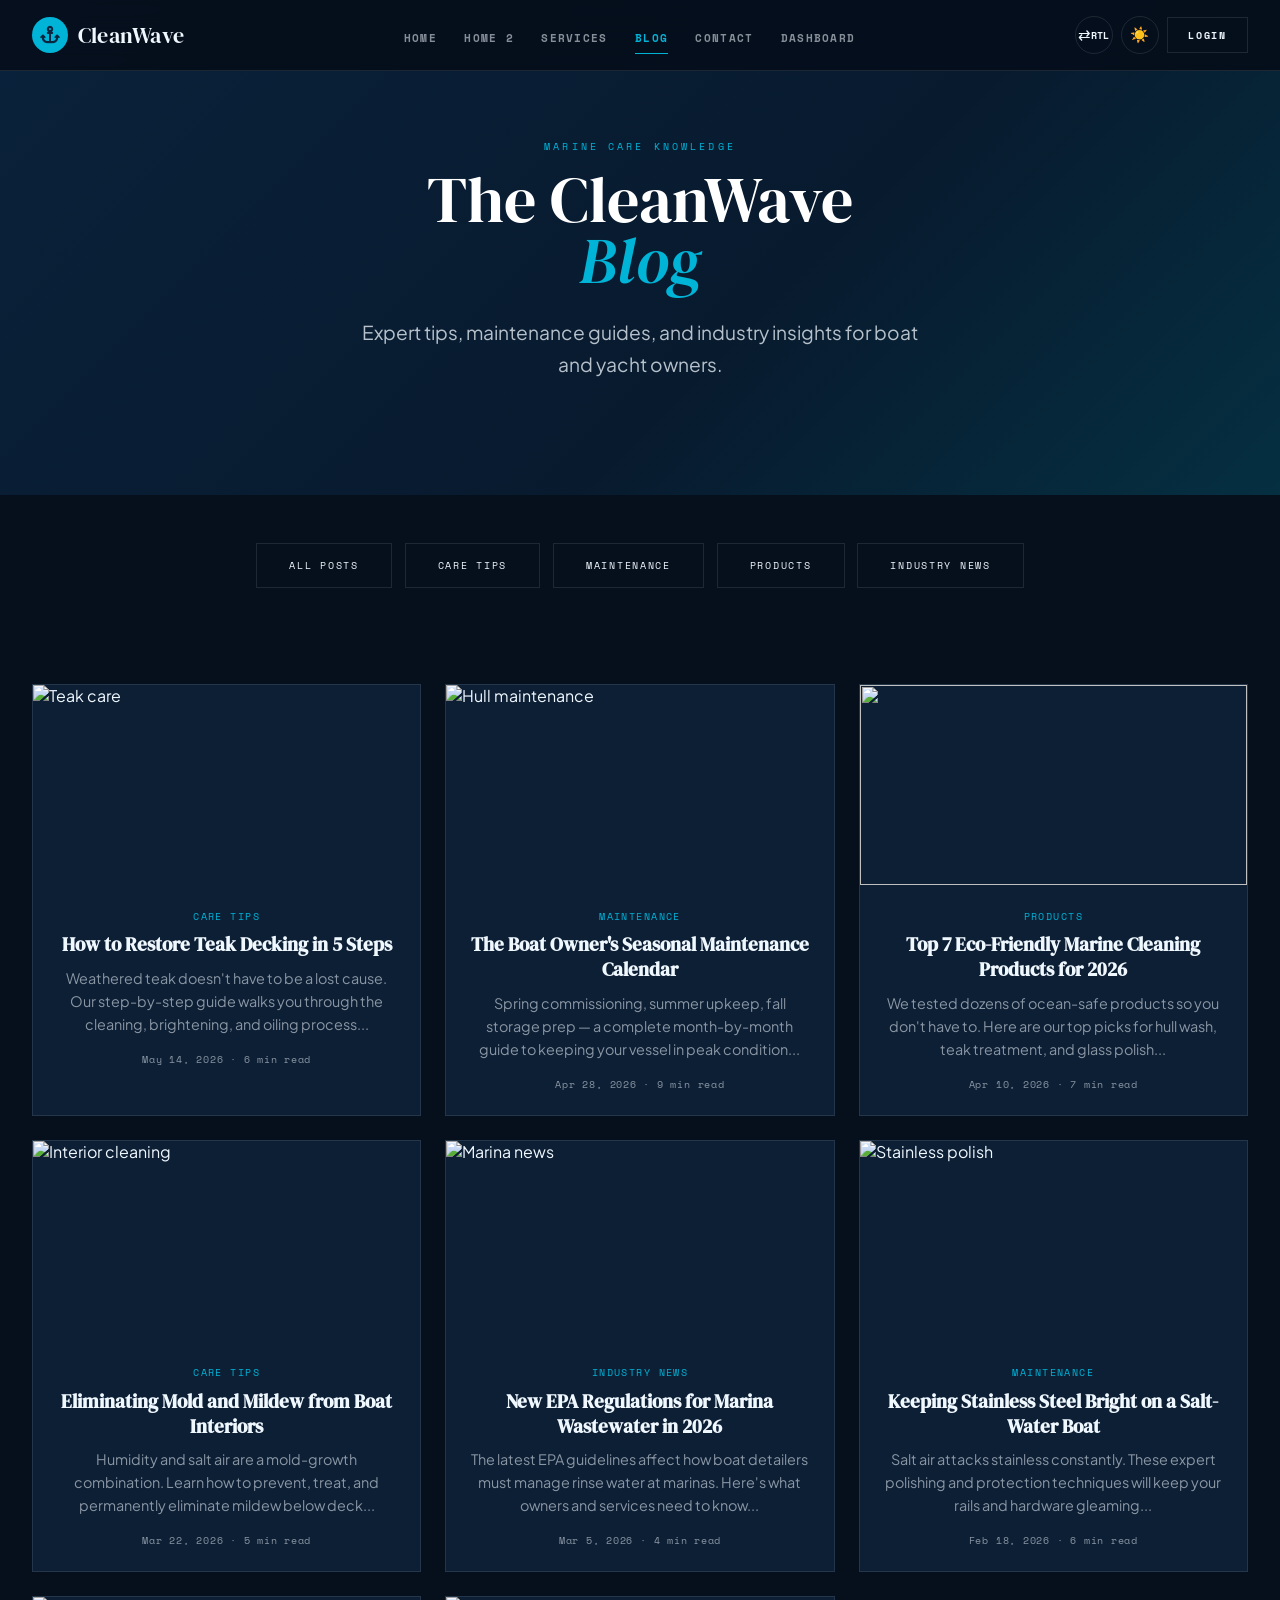
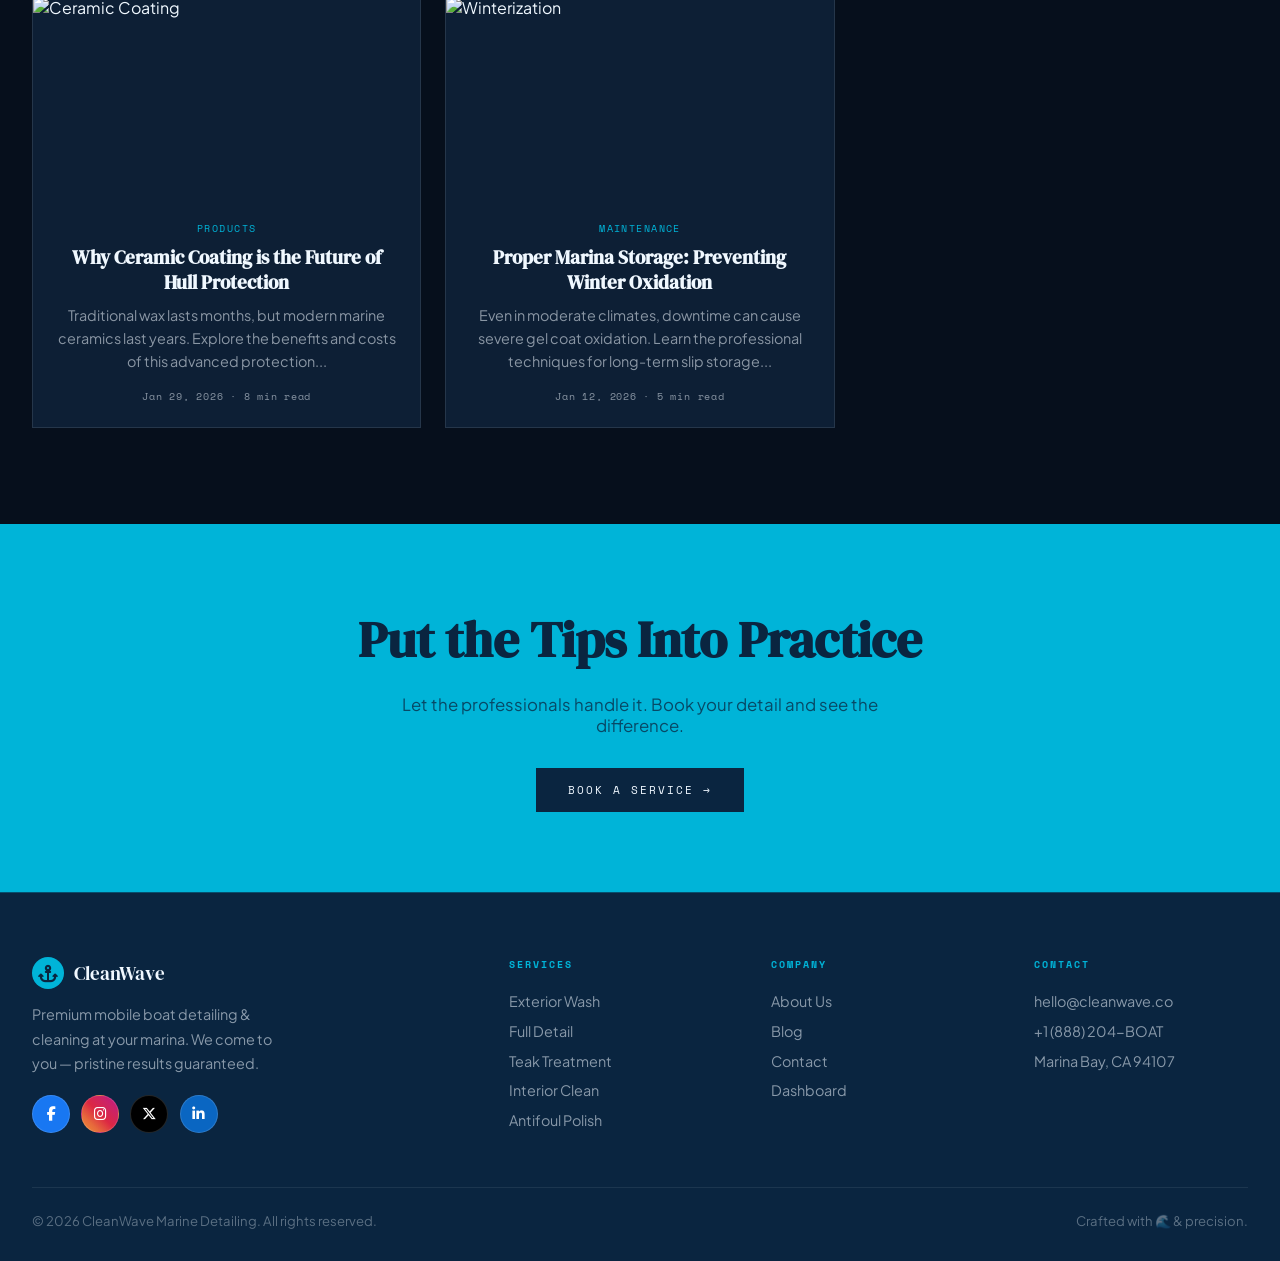
==== commit 0fb893f6: "U" ====
--- a/blog.html
+++ b/blog.html
@@ -5,10 +5,7 @@
 <title>Blog · CleanWave</title>
 <link rel="stylesheet" href="style.css"/>
 <link rel="stylesheet" href="https://cdnjs.cloudflare.com/ajax/libs/font-awesome/6.5.0/css/all.min.css"/>
-<<<<<<< HEAD
-=======
 <link rel="icon" href="data:image/svg+xml,<svg xmlns='http://www.w3.org/2000/svg' viewBox='0 0 100 100'><text y='.9em' font-size='90'>⚓</text></svg>"/>
->>>>>>> 9f57505 (first commit)
 </head>
 <body>
 <div id="nav-inject"></div>
@@ -41,30 +38,6 @@
   <div class="section-inner">
     <div class="blog-grid">
       <div class="blog-card reveal stagger-1" data-cat="tips">
-<<<<<<< HEAD
-        <div class="blog-img"><img src="https://images.unsplash.com/photo-1559159529-79e1e7d3d38c?w=600&q=80" alt="Teak care"/></div>
-        <div class="blog-body"><span class="blog-tag">Care Tips</span><h3>How to Restore Teak Decking in 5 Steps</h3><p>Weathered teak doesn't have to be a lost cause. Our step-by-step guide walks you through the cleaning, brightening, and oiling process...</p><div class="blog-meta">May 14, 2025 · 6 min read</div></div>
-      </div>
-      <div class="blog-card reveal stagger-2" data-cat="maintenance">
-        <div class="blog-img"><img src="https://images.unsplash.com/photo-1533587851505-d119e13fa0d7?w=600&q=80" alt="Hull maintenance"/></div>
-        <div class="blog-body"><span class="blog-tag">Maintenance</span><h3>The Boat Owner's Seasonal Maintenance Calendar</h3><p>Spring commissioning, summer upkeep, fall storage prep — a complete month-by-month guide to keeping your vessel in peak condition...</p><div class="blog-meta">Apr 28, 2025 · 9 min read</div></div>
-      </div>
-      <div class="blog-card reveal stagger-3" data-cat="products">
-        <div class="blog-img"><img src="https://images.unsplash.com/photo-1580852300654-03c803a14e24?w=600&q=80" alt="Marine products"/></div>
-        <div class="blog-body"><span class="blog-tag">Products</span><h3>Top 7 Eco-Friendly Marine Cleaning Products for 2025</h3><p>We tested dozens of ocean-safe products so you don't have to. Here are our top picks for hull wash, teak treatment, and glass polish...</p><div class="blog-meta">Apr 10, 2025 · 7 min read</div></div>
-      </div>
-      <div class="blog-card reveal stagger-1" data-cat="tips">
-        <div class="blog-img"><img src="https://images.unsplash.com/photo-1606315065284-8e9600bd4f66?w=600&q=80" alt="Interior cleaning"/></div>
-        <div class="blog-body"><span class="blog-tag">Care Tips</span><h3>Eliminating Mold and Mildew from Boat Interiors</h3><p>Humidity and salt air are a mold-growth combination. Learn how to prevent, treat, and permanently eliminate mildew below deck...</p><div class="blog-meta">Mar 22, 2025 · 5 min read</div></div>
-      </div>
-      <div class="blog-card reveal stagger-2" data-cat="news">
-        <div class="blog-img"><img src="https://images.unsplash.com/photo-1544551763-46a013bb70d5?w=600&q=80" alt="Marina news"/></div>
-        <div class="blog-body"><span class="blog-tag">Industry News</span><h3>New EPA Regulations for Marina Wastewater in 2025</h3><p>The latest EPA guidelines affect how boat detailers must manage rinse water at marinas. Here's what owners and services need to know...</p><div class="blog-meta">Mar 5, 2025 · 4 min read</div></div>
-      </div>
-      <div class="blog-card reveal stagger-3" data-cat="maintenance">
-        <div class="blog-img"><img src="https://images.unsplash.com/photo-1614165516036-bc18a6c2c73f?w=600&q=80" alt="Stainless polish"/></div>
-        <div class="blog-body"><span class="blog-tag">Maintenance</span><h3>Keeping Stainless Steel Bright on a Salt-Water Boat</h3><p>Salt air attacks stainless constantly. These expert polishing and protection techniques will keep your rails and hardware gleaming...</p><div class="blog-meta">Feb 18, 2025 · 6 min read</div></div>
-=======
         <div class="blog-img"><img src="https://encrypted-tbn0.gstatic.com/images?q=tbn:ANd9GcSIa2bcQrBUaxhrhWWBniSIQJS6ejeOUNvzvQ&s" alt="Teak care"/></div>
         <div class="blog-body"><span class="blog-tag">Care Tips</span><h3>How to Restore Teak Decking in 5 Steps</h3><p>Weathered teak doesn't have to be a lost cause. Our step-by-step guide walks you through the cleaning, brightening, and oiling process...</p><div class="blog-meta">May 14, 2026 · 6 min read</div></div>
       </div>
@@ -95,7 +68,6 @@
       <div class="blog-card reveal stagger-2" data-cat="maintenance">
         <div class="blog-img"><img src="https://encrypted-tbn0.gstatic.com/images?q=tbn:ANd9GcQo3pzdGDOPU9kQsRF1AjNOXLjCbOEH6i8gDA&s" alt="Winterization"/></div>
         <div class="blog-body"><span class="blog-tag">Maintenance</span><h3>Proper Marina Storage: Preventing Winter Oxidation</h3><p>Even in moderate climates, downtime can cause severe gel coat oxidation. Learn the professional techniques for long-term slip storage...</p><div class="blog-meta">Jan 12, 2026 · 5 min read</div></div>
->>>>>>> 9f57505 (first commit)
       </div>
     </div>
   </div>
--- a/style.css
+++ b/style.css
@@ -42,17 +42,9 @@
 
 *,*::before,*::after{box-sizing:border-box;margin:0;padding:0;}
 html{scroll-behavior:smooth;font-size:16px;}
-<<<<<<< HEAD
-body{font-family:'Plus Jakarta Sans',sans-serif;background:var(--bg);color:var(--text);transition:background var(--transition),color var(--transition);overflow-x:hidden;cursor:none;}
-
-/* ── CURSOR ── */
-.cursor{width:10px;height:10px;background:var(--accent);border-radius:50%;position:fixed;top:0;left:0;pointer-events:none;z-index:9999;transform:translate(-50%,-50%);transition:width .3s,height .3s,background .3s;}
-.cursor-ring{width:32px;height:32px;border:1.5px solid var(--accent);border-radius:50%;position:fixed;top:0;left:0;pointer-events:none;z-index:9998;transform:translate(-50%,-50%);transition:width .3s,height .3s;}
-=======
 body{font-family:'Plus Jakarta Sans',sans-serif;background:var(--bg);color:var(--text);transition:background var(--transition),color var(--transition);overflow-x:hidden;}
 
 
->>>>>>> 9f57505 (first commit)
 
 /* ── NAVBAR ── */
 nav{position:fixed;top:0;left:0;right:0;z-index:1000;background:var(--nav-bg);backdrop-filter:blur(20px);-webkit-backdrop-filter:blur(20px);border-bottom:1px solid var(--border);transition:background var(--transition),border var(--transition);}
@@ -61,19 +53,6 @@
 .nav-logo-icon{width:36px;height:36px;background:var(--accent);border-radius:50%;display:flex;align-items:center;justify-content:center;font-size:1.1rem;}
 .nav-logo-text{font-family:'DM Serif Display',serif;font-size:1.4rem;font-weight:400;color:var(--text);letter-spacing:.02em;}
 .nav-links{display:flex;align-items:center;gap:.2rem;list-style:none;}
-<<<<<<< HEAD
-.nav-links a{font-family:'Space Mono',monospace;font-size:.68rem;letter-spacing:.12em;text-transform:uppercase;color:var(--text-muted);text-decoration:none;padding:.5rem .75rem;position:relative;transition:color var(--transition);}
-.nav-links a::after{content:'';position:absolute;bottom:0;left:.75rem;right:.75rem;height:1px;background:var(--accent);transform:scaleX(0);transition:transform var(--transition);}
-.nav-links a:hover,.nav-links a.active{color:var(--accent);}
-.nav-links a:hover::after,.nav-links a.active::after{transform:scaleX(1);}
-.nav-links a.nav-dashboard{color:var(--accent);border:1px solid var(--accent);padding:.4rem .9rem;margin-left:.5rem;transition:all var(--transition);}
-.nav-links a.nav-dashboard:hover{background:var(--accent);color:var(--primary);}
-.nav-links a.nav-dashboard::after{display:none;}
-.nav-right{display:flex;align-items:center;gap:.5rem;}
-.nav-btn{width:38px;height:38px;border-radius:50%;border:1px solid var(--border);background:none;color:var(--text);cursor:pointer;display:flex;align-items:center;justify-content:center;font-size:.95rem;transition:all var(--transition);}
-.nav-btn:hover{border-color:var(--accent);color:var(--accent);}
-.nav-cta{font-family:'Space Mono',monospace;font-size:.65rem;letter-spacing:.15em;text-transform:uppercase;padding:.55rem 1.3rem;text-decoration:none;transition:all var(--transition);cursor:pointer;border:none;}
-=======
 .nav-links a{font-family:'Space Mono',monospace;font-weight:700;font-size:.68rem;letter-spacing:.12em;text-transform:uppercase;color:var(--text-muted);text-decoration:none;padding:.5rem .75rem;position:relative;transition:color var(--transition);}
 .nav-links a::after{content:'';position:absolute;bottom:0;left:.75rem;right:.75rem;height:1px;background:var(--accent);transform:scaleX(0);transition:transform var(--transition);}
 .nav-links a:hover,.nav-links a.active{color:var(--accent);}
@@ -83,7 +62,6 @@
 .nav-btn{width:38px;height:38px;border-radius:50%;border:1px solid var(--border);background:none;color:var(--text);cursor:pointer;display:flex;align-items:center;justify-content:center;font-size:.95rem;transition:all var(--transition);}
 .nav-btn:hover{border-color:var(--accent);color:var(--accent);}
 .nav-cta{font-family:'Space Mono',monospace;font-weight:700;font-size:.65rem;letter-spacing:.15em;text-transform:uppercase;padding:.55rem 1.3rem;text-decoration:none;transition:all var(--transition);cursor:pointer;border:none;}
->>>>>>> 9f57505 (first commit)
 .nav-cta-primary{background:var(--accent);color:var(--primary);}
 .nav-cta-primary:hover{background:var(--primary);color:var(--accent);transform:translateY(-2px);}
 .nav-cta-secondary{background:none;border:1px solid var(--border);color:var(--text);}
@@ -96,11 +74,7 @@
 .drawer.open{transform:translateX(0);}
 .drawer-close{align-self:flex-end;background:none;border:none;color:var(--text);font-size:1.4rem;cursor:pointer;padding:.2rem;}
 .drawer-links{display:flex;flex-direction:column;gap:.2rem;}
-<<<<<<< HEAD
-.drawer-links a{font-family:'Space Mono',monospace;font-size:.75rem;letter-spacing:.12em;text-transform:uppercase;color:var(--text-muted);text-decoration:none;padding:.8rem 0;border-bottom:1px solid var(--border);transition:color var(--transition);}
-=======
 .drawer-links a{font-family:'Space Mono',monospace;font-weight:700;font-size:.75rem;letter-spacing:.12em;text-transform:uppercase;color:var(--text-muted);text-decoration:none;padding:.8rem 0;border-bottom:1px solid var(--border);transition:color var(--transition);}
->>>>>>> 9f57505 (first commit)
 .drawer-links a:hover,.drawer-links a.active{color:var(--accent);}
 .drawer-bottom{margin-top:auto;display:flex;align-items:center;gap:.8rem;padding-top:1rem;border-top:1px solid var(--border);}
 .drawer-overlay{position:fixed;inset:0;background:rgba(0,0,0,.5);z-index:1050;opacity:0;pointer-events:none;transition:opacity var(--transition);}
@@ -144,14 +118,10 @@
 .btn span{position:relative;z-index:1;}
 
 /* ── CARDS ── */
-<<<<<<< HEAD
-.cards-grid{display:grid;grid-template-columns:repeat(auto-fit,minmax(240px,1fr));gap:1.5rem;margin-top:3rem;}
-=======
 .cards-grid{display:flex;flex-wrap:wrap;justify-content:center;gap:1.5rem;margin-top:3rem;}
 .cards-grid > * { width: calc(33.333% - 1rem); }
 @media(max-width:1204px) { .cards-grid > * { width: calc(50% - 0.75rem); } }
 @media(max-width:550px) { .cards-grid > * { width: 100%; } }
->>>>>>> 9f57505 (first commit)
 .card{background:var(--card-bg);border:1px solid var(--border);padding:2.2rem 1.8rem;display:flex;flex-direction:column;align-items:center;justify-content:center;text-align:center;position:relative;overflow:hidden;transition:transform var(--transition),box-shadow var(--transition),border-color var(--transition);}
 .card::after{content:'';position:absolute;bottom:0;left:0;right:0;height:2px;background:var(--accent);transform:scaleX(0);transition:transform var(--transition);}
 .card:hover{transform:translateY(-8px);box-shadow:var(--shadow);border-color:var(--accent-20);}
@@ -228,11 +198,7 @@
 .blog-img{height:200px;overflow:hidden;}
 .blog-img img{width:100%;height:100%;object-fit:cover;transition:transform .6s ease;}
 .blog-card:hover .blog-img img{transform:scale(1.06);}
-<<<<<<< HEAD
-.blog-body{padding:1.5rem;}
-=======
 .blog-body{padding:1.5rem;text-align:center;}
->>>>>>> 9f57505 (first commit)
 .blog-tag{font-family:'Space Mono',monospace;font-size:.6rem;letter-spacing:.15em;text-transform:uppercase;color:var(--accent);margin-bottom:.6rem;display:block;}
 .blog-body h3{font-family:'DM Serif Display',serif;font-size:1.2rem;margin-bottom:.6rem;line-height:1.3;}
 .blog-body p{font-size:.9rem;color:var(--text-muted);line-height:1.6;margin-bottom:1rem;}
@@ -306,31 +272,20 @@
   .hamburger{display:flex;}
   .nav-links{display:none;}
   .nav-cta-secondary,.nav-cta-primary{display:none;}
-<<<<<<< HEAD
-  .cards-grid{grid-template-columns:repeat(2,1fr);}
-=======
   /* removed .cards-grid */
->>>>>>> 9f57505 (first commit)
   .features-grid{grid-template-columns:repeat(2,1fr);}
   .footer-grid{grid-template-columns:1fr;}
   .stats-row{gap:1.5rem;}
 }
 @media(max-width:360px){
-<<<<<<< HEAD
-  .cards-grid{grid-template-columns:1fr;}
-=======
   /* removed .cards-grid */
->>>>>>> 9f57505 (first commit)
   .features-grid{grid-template-columns:1fr;}
   .pricing-grid{grid-template-columns:1fr;}
   .blog-grid{grid-template-columns:1fr;}
   .footer-bottom{flex-direction:column;text-align:center;}
   section{padding:4rem 1rem;}
 }
-<<<<<<< HEAD
-=======
 @media(max-width:768px){
   .nav-btn.rtl-btn, .nav-btn.theme-btn { display: none; }
 }
 .rtl-lbl { font-weight: 700; }
->>>>>>> 9f57505 (first commit)
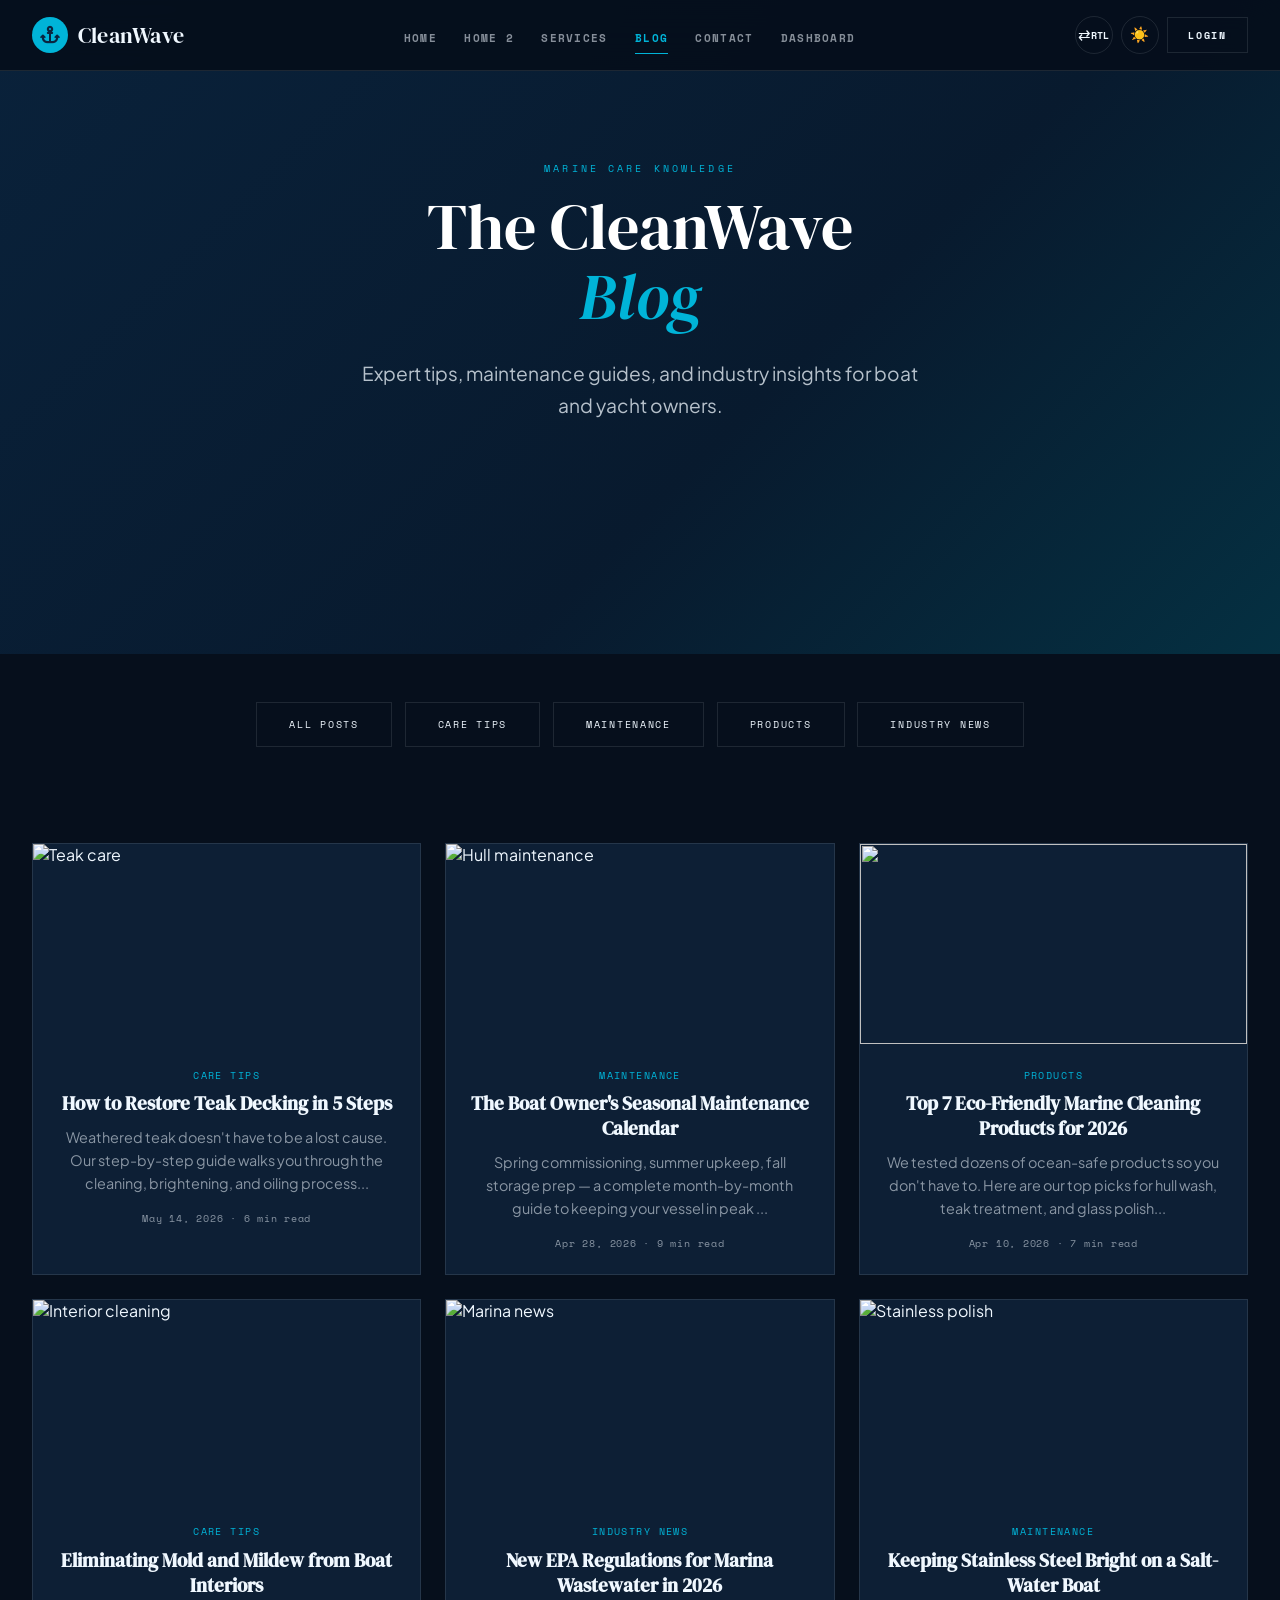
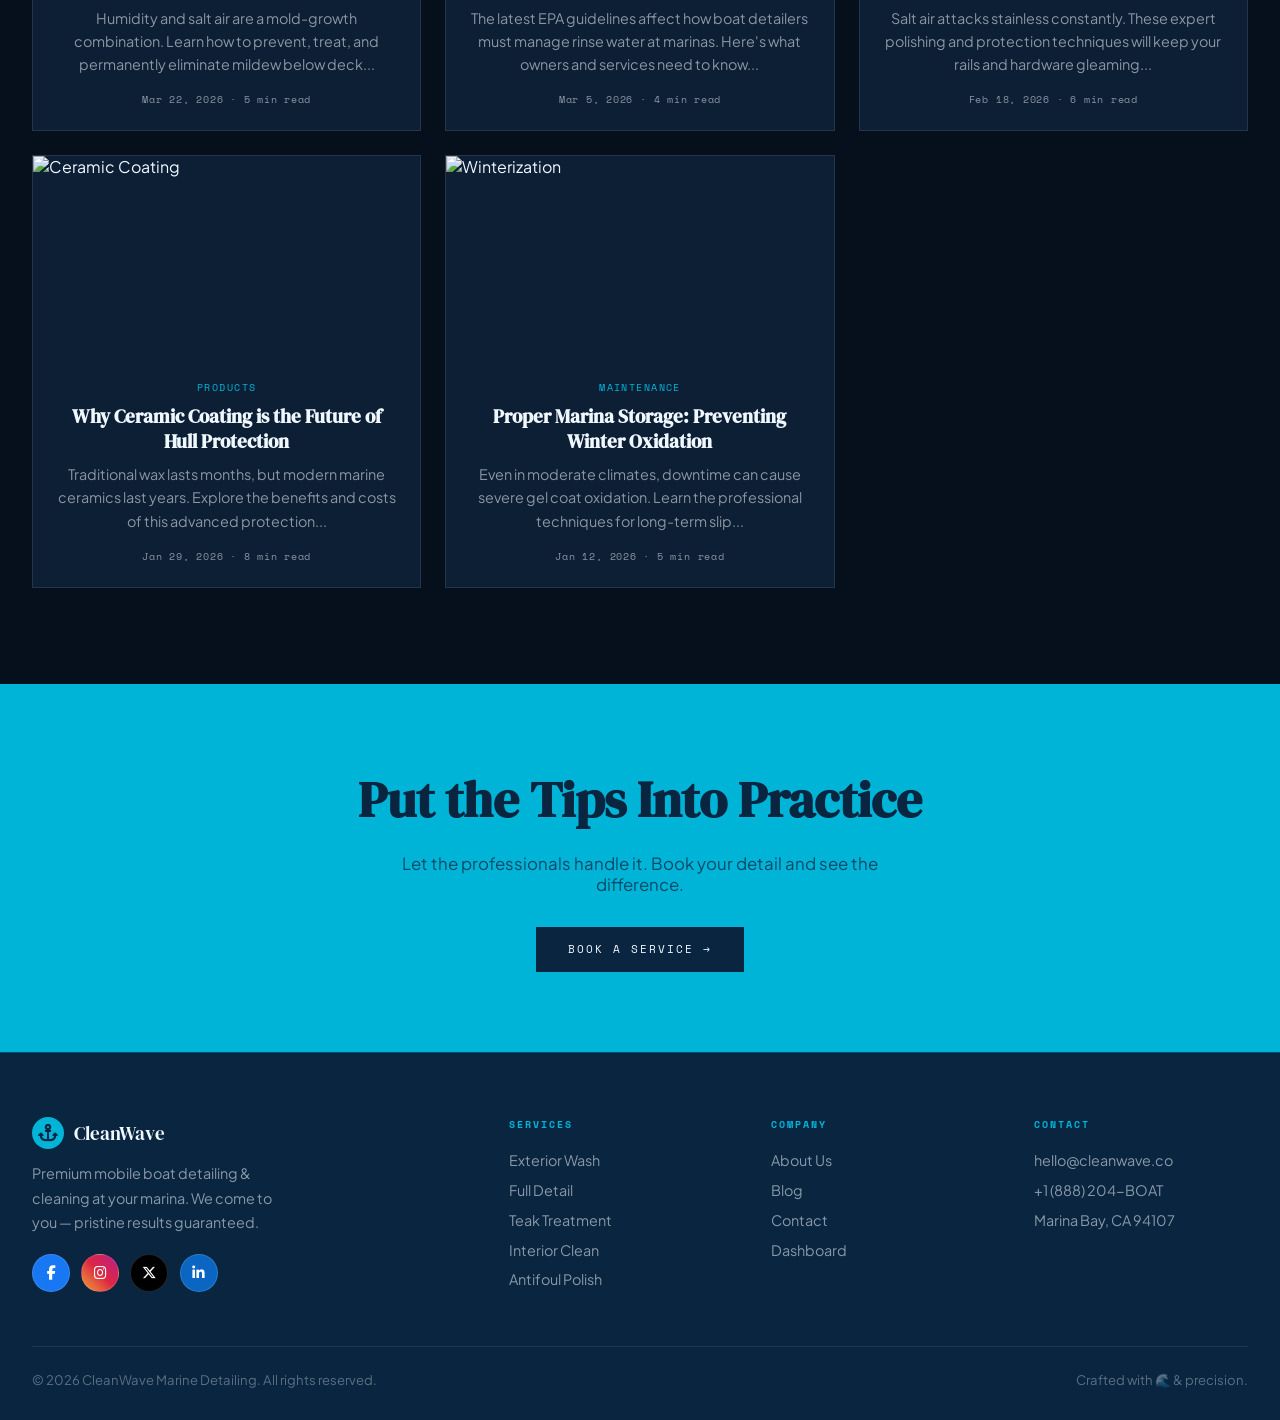
==== commit 2dc1b51e: "U" ====
--- a/blog.html
+++ b/blog.html
@@ -11,7 +11,7 @@
 <div id="nav-inject"></div>
 
 <!-- HERO -->
-<section class="hero" style="background-image:url('https://images.unsplash.com/photo-1559159529-79e1e7d3d38c?w=1800&q=80');min-height:55vh;">
+<section class="hero" style="background-image:url('https://www.distinctdestinations.in/DistinctDestinationsBackEndImg/BlogImage/sacred-varanasi-explored-by-the-gangotri-its-first-ever-luxury-residential-river-cruise-ship-S-distinctdestinations.jpg');min-height:55vh;">
   <div class="hero-overlay"></div>
   <div class="hero-content">
     <span class="hero-label">Marine Care Knowledge</span>
@@ -25,10 +25,10 @@
   <div class="section-inner">
     <div style="display:flex;gap:.8rem;flex-wrap:wrap;justify-content:center;" class="reveal">
       <button class="filter-btn active btn btn-dark" data-filter="all" style="font-size:.6rem;">All Posts</button>
-      <button class="filter-btn btn btn-dark" data-filter="tips" style="font-size:.6rem;">Care Tips</button>
-      <button class="filter-btn btn btn-dark" data-filter="maintenance" style="font-size:.6rem;">Maintenance</button>
-      <button class="filter-btn btn btn-dark" data-filter="products" style="font-size:.6rem;">Products</button>
-      <button class="filter-btn btn btn-dark" data-filter="news" style="font-size:.6rem;">Industry News</button>
+      <button class="filter-btn btn btn-dark" data-filter="all" style="font-size:.6rem;">Care Tips</button>
+      <button class="filter-btn btn btn-dark" data-filter="all" style="font-size:.6rem;">Maintenance</button>
+      <button class="filter-btn btn btn-dark" data-filter="all" style="font-size:.6rem;">Products</button>
+      <button class="filter-btn btn btn-dark" data-filter="all" style="font-size:.6rem;">Industry News</button>
     </div>
   </div>
 </section>
@@ -43,7 +43,7 @@
       </div>
       <div class="blog-card reveal stagger-2" data-cat="maintenance">
         <div class="blog-img"><img src="https://encrypted-tbn0.gstatic.com/images?q=tbn:ANd9GcSjRpsM7x8SxRJXYMvKi1jMgbsyCLFCxgjbyw&s" alt="Hull maintenance"/></div>
-        <div class="blog-body"><span class="blog-tag">Maintenance</span><h3>The Boat Owner's Seasonal Maintenance Calendar</h3><p>Spring commissioning, summer upkeep, fall storage prep — a complete month-by-month guide to keeping your vessel in peak condition...</p><div class="blog-meta">Apr 28, 2026 · 9 min read</div></div>
+        <div class="blog-body"><span class="blog-tag">Maintenance</span><h3>The Boat Owner's Seasonal Maintenance Calendar</h3><p>Spring commissioning, summer upkeep, fall storage prep — a complete month-by-month guide to keeping your vessel in peak ...</p><div class="blog-meta">Apr 28, 2026 · 9 min read</div></div>
       </div>
       <div class="blog-card reveal stagger-3" data-cat="products">
         <div class="blog-img"><img src="https://encrypted-tbn0.gstatic.com/images?q=tbn:ANd9GcTec4iWBtD6fXJFnURsjLN36oEJU-nsu_yzjQ&s"/></div>
@@ -67,7 +67,7 @@
       </div>
       <div class="blog-card reveal stagger-2" data-cat="maintenance">
         <div class="blog-img"><img src="https://encrypted-tbn0.gstatic.com/images?q=tbn:ANd9GcQo3pzdGDOPU9kQsRF1AjNOXLjCbOEH6i8gDA&s" alt="Winterization"/></div>
-        <div class="blog-body"><span class="blog-tag">Maintenance</span><h3>Proper Marina Storage: Preventing Winter Oxidation</h3><p>Even in moderate climates, downtime can cause severe gel coat oxidation. Learn the professional techniques for long-term slip storage...</p><div class="blog-meta">Jan 12, 2026 · 5 min read</div></div>
+        <div class="blog-body"><span class="blog-tag">Maintenance</span><h3>Proper Marina Storage: Preventing Winter Oxidation</h3><p>Even in moderate climates, downtime can cause severe gel coat oxidation. Learn the professional techniques for long-term slip...</p><div class="blog-meta">Jan 12, 2026 · 5 min read</div></div>
       </div>
     </div>
   </div>
--- a/style.css
+++ b/style.css
@@ -12,6 +12,7 @@
   --primary-80: rgba(10,37,64,0.8);
   --primary-20: rgba(10,37,64,0.2);
   --accent-80: rgba(0,180,216,0.8);
+  --accent-30: rgba(0,180,216,0.3);
   --accent-20: rgba(0,180,216,0.2);
   --accent-10: rgba(0,180,216,0.1);
   --secondary-80: rgba(240,248,255,0.8);
@@ -90,14 +91,14 @@
 .text-center .section-sub{margin:0 auto;}
 
 /* ── HERO BASE ── */
-.hero{min-height:100vh;background-size:cover;background-position:center;background-attachment:fixed;display:flex;align-items:center;justify-content:center;position:relative;overflow:hidden;padding:8rem 2rem 4rem;}
+.hero{min-height:100vh;background-size:cover;background-position:center;background-attachment:fixed;display:flex;align-items:center;justify-content:center;position:relative;overflow:hidden;padding:10rem 2rem 12rem;}
 .hero-overlay{position:absolute;inset:0;background:linear-gradient(135deg,rgba(10,37,64,.85) 0%,rgba(10,37,64,.5) 60%,rgba(0,180,216,.2) 100%);}
 .hero-content{position:relative;z-index:2;text-align:center;max-width:860px;width:100%;}
 .hero-label{font-family:'Space Mono',monospace;font-size:.65rem;letter-spacing:.3em;text-transform:uppercase;color:var(--accent);display:block;margin-bottom:1rem;opacity:0;animation:fadeUp .8s .1s forwards;}
-.hero-title{font-family:'DM Serif Display',serif;font-size:clamp(2.8rem,7vw,6.5rem);font-weight:400;line-height:.95;color:#ffffff;margin-bottom:1.5rem;opacity:0;animation:fadeUp .9s .3s forwards;}
+.hero-title{font-family:'DM Serif Display',serif;font-size:clamp(2.8rem,7vw,6.5rem);font-weight:400;line-height:1.1;color:#ffffff;margin-bottom:1.5rem;opacity:0;animation:fadeUp .9s .3s forwards;}
 .hero-title em{color:var(--accent);font-style:italic;display:block;}
 .hero-sub{font-size:clamp(1rem,1.8vw,1.2rem);color:rgba(240,248,255,.75);line-height:1.7;max-width:560px;margin:0 auto 2.5rem;opacity:0;animation:fadeUp .9s .5s forwards;}
-.hero-btns{display:flex;gap:1rem;justify-content:center;flex-wrap:wrap;opacity:0;animation:fadeUp .9s .7s forwards;}
+.hero-btns{display:inline-flex;gap:1.2rem;justify-content:center;flex-wrap:wrap;opacity:0;animation:fadeUp .9s .7s forwards;margin:0 auto;}
 .scroll-ind{position:absolute;bottom:2rem;left:50%;transform:translateX(-50%);z-index:3;display:flex;flex-direction:column;align-items:center;gap:.4rem;opacity:0;animation:fadeUp 1s 1s forwards;}
 .scroll-ind span{font-family:'Space Mono',monospace;font-size:.55rem;letter-spacing:.2em;text-transform:uppercase;color:rgba(240,248,255,.4);}
 .scroll-line{width:1px;height:44px;background:linear-gradient(to bottom,var(--accent),transparent);animation:scrollPulse 2s ease-in-out infinite;}
@@ -109,9 +110,11 @@
 .btn-primary{background:var(--accent);color:var(--primary);}
 .btn-primary::before{background:#0096b5;}
 .btn-primary:hover{transform:translateY(-2px);box-shadow:0 12px 36px var(--accent-80);}
-.btn-outline{background:transparent;border:1px solid rgba(255,255,255,.4);color:#fff;}
-.btn-outline::before{background:rgba(255,255,255,.1);}
-.btn-outline:hover{border-color:#fff;}
+.btn-outline{background:transparent;border:2px solid rgba(255,255,255,.5);color:#fff;font-weight:700;}
+.btn-outline::before{background:rgba(255,255,255,.15);}
+.btn-outline:hover{border-color:#fff;background:rgba(255,255,255,0.05);}
+[data-theme="light"] .btn-outline { border-color: rgba(10,37,64,0.3); color: var(--primary); }
+[data-theme="light"] .hero .btn-outline { border-color: rgba(255,255,255,0.5); color: #fff; }
 .btn-dark{background:none;border:1px solid var(--border);color:var(--text);}
 .btn-dark::before{background:var(--accent-10);}
 .btn-dark:hover{border-color:var(--accent);color:var(--accent);}
@@ -174,8 +177,8 @@
 .features-grid{display:grid;grid-template-columns:repeat(3,1fr);gap:0;margin-top:3rem;}
 .feature-item{padding:2.2rem 1.8rem;border:1px solid var(--border);display:flex;flex-direction:column;align-items:center;text-align:center;transition:background var(--transition);}
 .feature-item:hover{background:var(--accent-10);}
-.feature-num{font-family:'DM Serif Display',serif;font-size:3.5rem;color:var(--accent-20);line-height:1;transition:color var(--transition);}
-.feature-item:hover .feature-num{color:var(--accent);}
+.feature-num{font-family:'DM Serif Display',serif;font-size:3.5rem;color:var(--accent-30);line-height:1;transition:all var(--transition);-webkit-font-smoothing: antialiased;}
+.feature-item:hover .feature-num{color:var(--accent);transform:scale(1.05);}
 .feature-item h3{font-family:'DM Serif Display',serif;font-size:1.1rem;margin-bottom:.5rem;}
 .feature-item p{font-size:.9rem;color:var(--text-muted);line-height:1.6;}
 
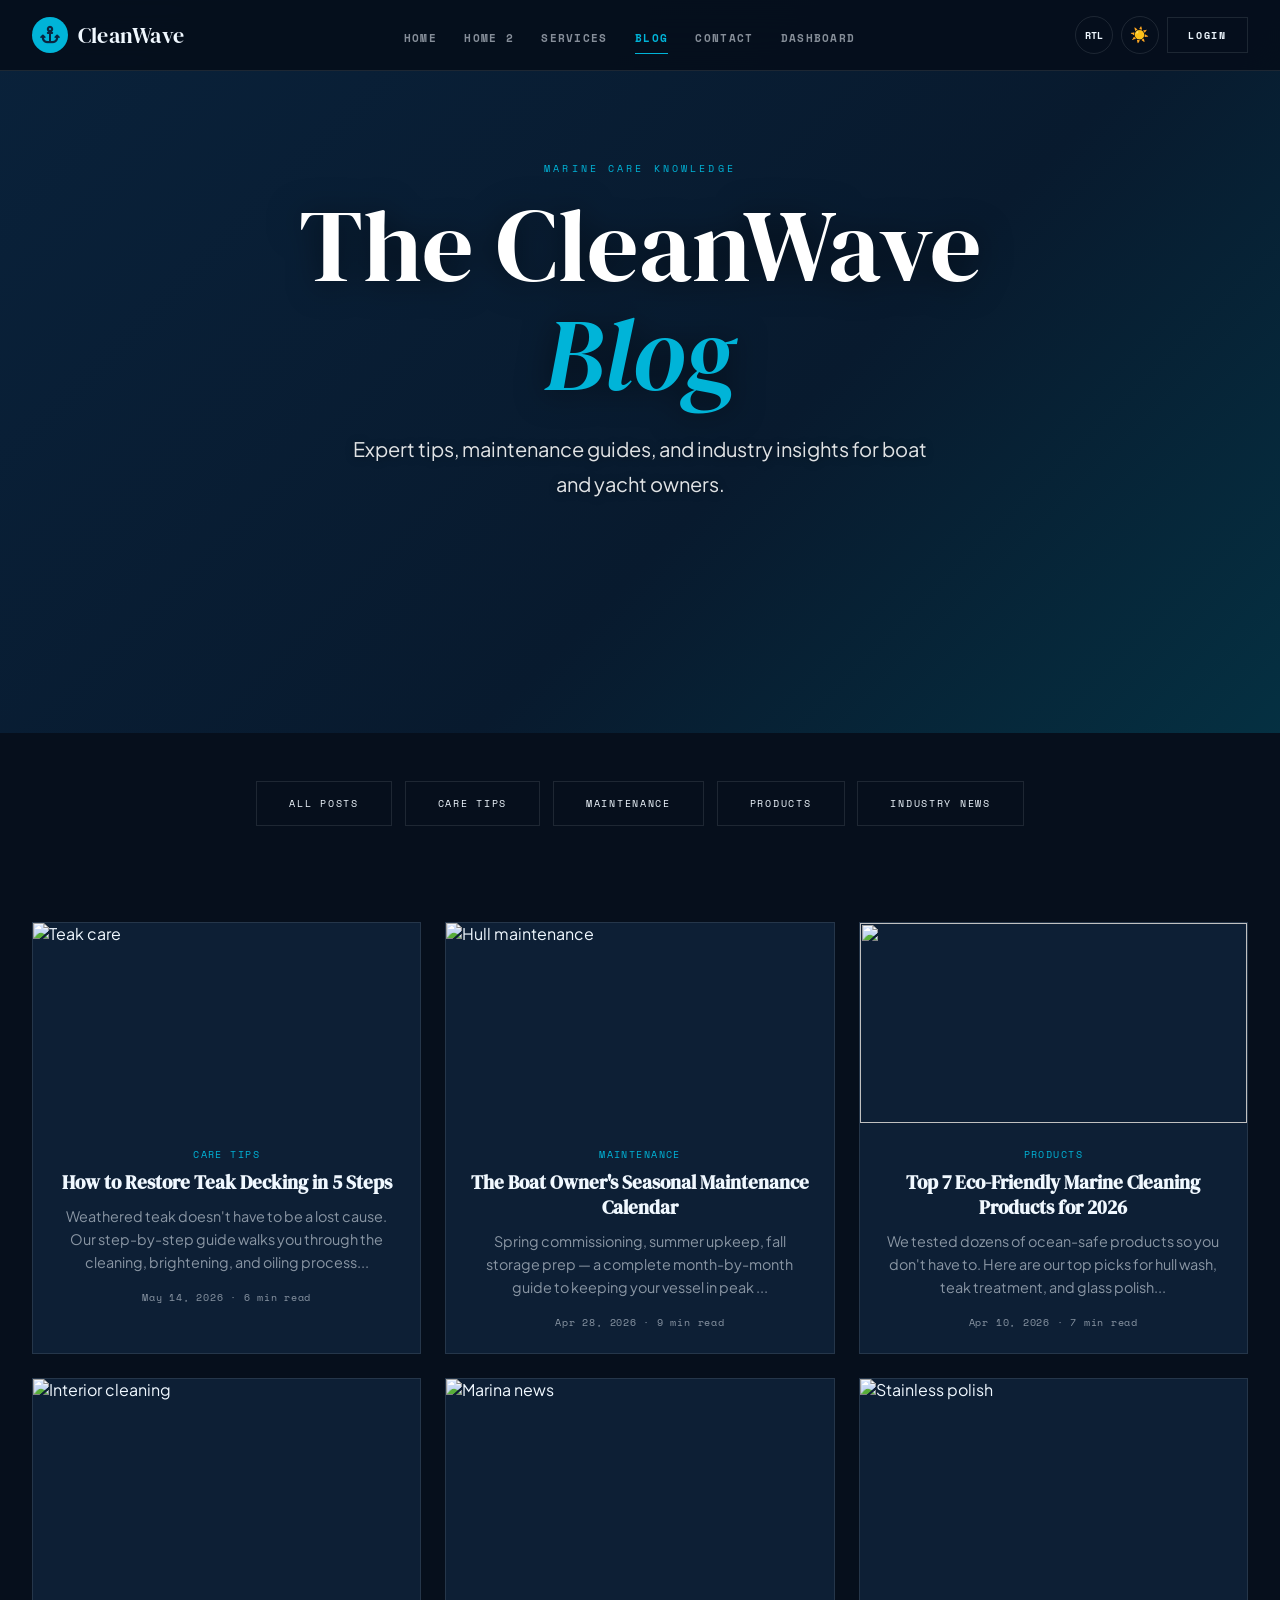
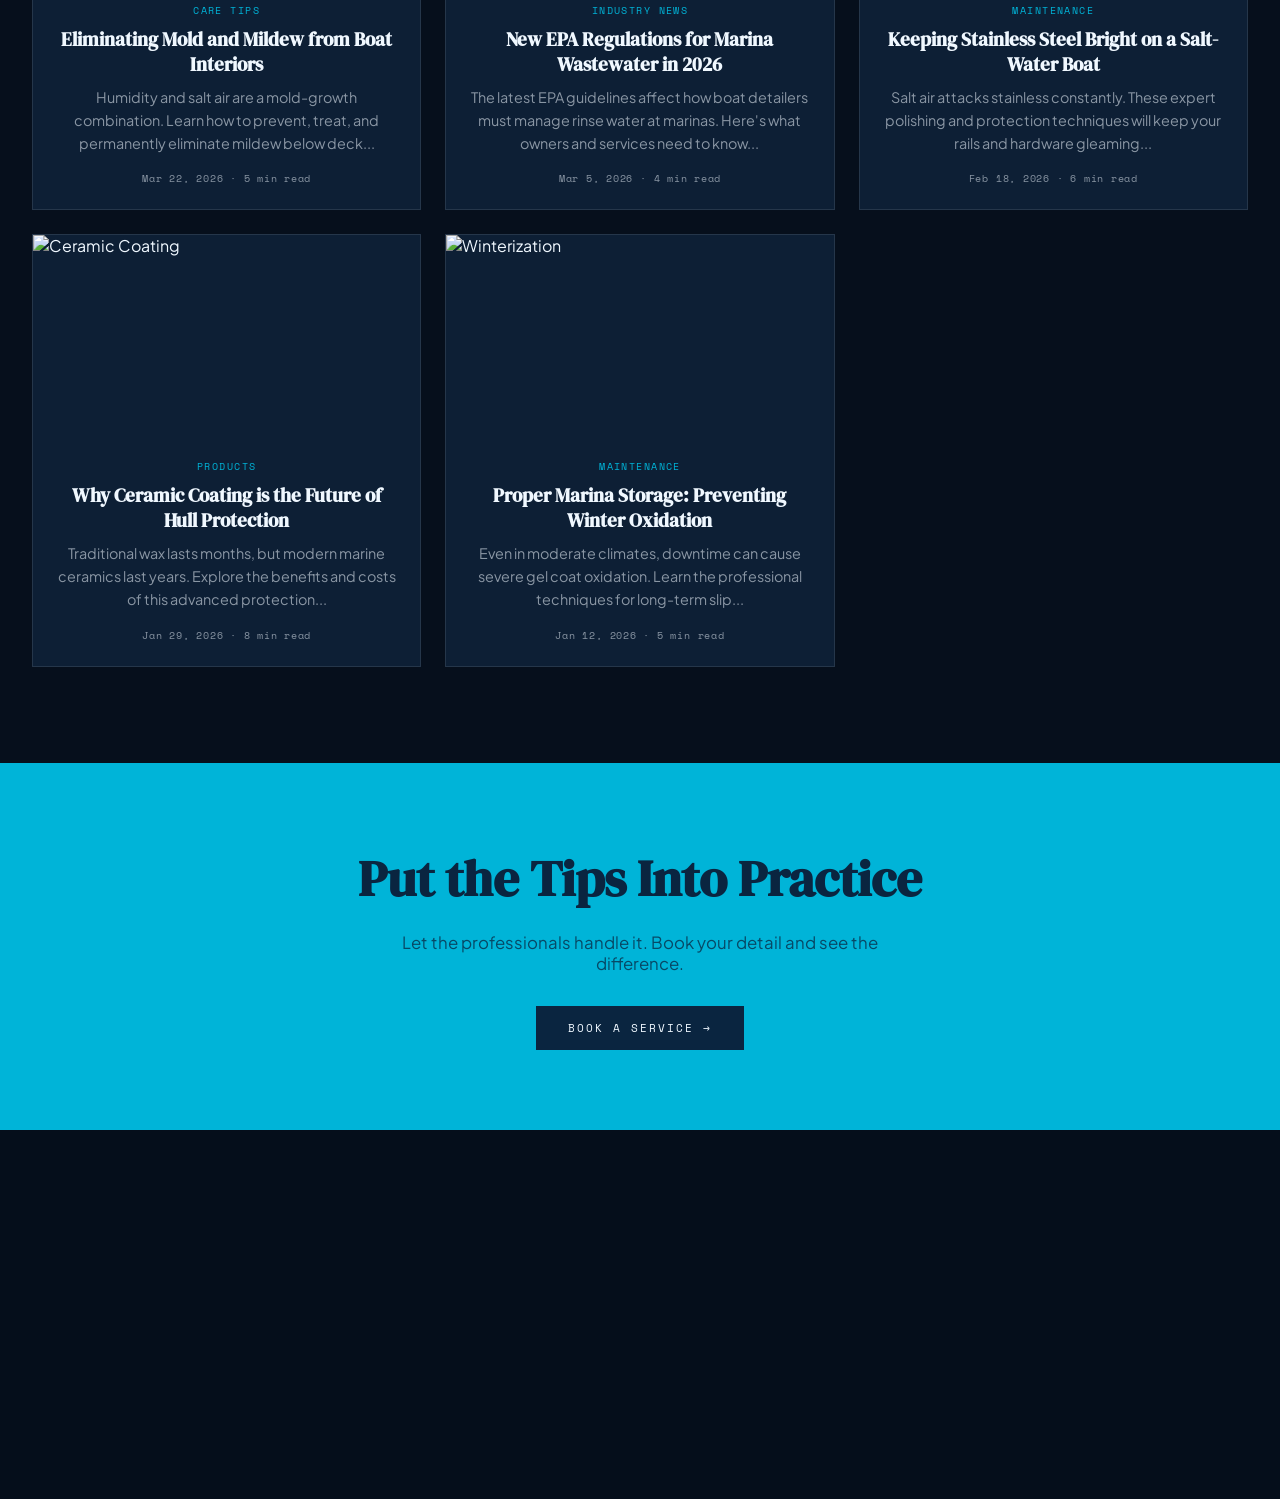
==== commit 2a6c525c: "U" ====
--- a/blog.html
+++ b/blog.html
@@ -15,7 +15,7 @@
   <div class="hero-overlay"></div>
   <div class="hero-content">
     <span class="hero-label">Marine Care Knowledge</span>
-    <h1 class="hero-title" style="font-size:clamp(2.5rem,5vw,4.5rem);">The CleanWave <em>Blog</em></h1>
+    <h1 class="hero-title" style="font-size:clamp(3.5rem,8vw,7.5rem);">The CleanWave <em>Blog</em></h1>
     <p class="hero-sub">Expert tips, maintenance guides, and industry insights for boat and yacht owners.</p>
   </div>
 </section>
--- a/style.css
+++ b/style.css
@@ -95,9 +95,9 @@
 .hero-overlay{position:absolute;inset:0;background:linear-gradient(135deg,rgba(10,37,64,.85) 0%,rgba(10,37,64,.5) 60%,rgba(0,180,216,.2) 100%);}
 .hero-content{position:relative;z-index:2;text-align:center;max-width:860px;width:100%;}
 .hero-label{font-family:'Space Mono',monospace;font-size:.65rem;letter-spacing:.3em;text-transform:uppercase;color:var(--accent);display:block;margin-bottom:1rem;opacity:0;animation:fadeUp .8s .1s forwards;}
-.hero-title{font-family:'DM Serif Display',serif;font-size:clamp(2.8rem,7vw,6.5rem);font-weight:400;line-height:1.1;color:#ffffff;margin-bottom:1.5rem;opacity:0;animation:fadeUp .9s .3s forwards;}
+.hero-title{font-family:'DM Serif Display',serif;font-size:clamp(3.5rem,8vw,7.5rem);font-weight:400;line-height:1.05;color:#ffffff;margin-bottom:1.5rem;opacity:0;animation:fadeUp .9s .3s forwards;text-shadow:0 2px 32px rgba(0,0,0,.55);}
 .hero-title em{color:var(--accent);font-style:italic;display:block;}
-.hero-sub{font-size:clamp(1rem,1.8vw,1.2rem);color:rgba(240,248,255,.75);line-height:1.7;max-width:560px;margin:0 auto 2.5rem;opacity:0;animation:fadeUp .9s .5s forwards;}
+.hero-sub{font-size:clamp(1.05rem,2vw,1.25rem);color:rgba(255,255,255,.88);line-height:1.75;max-width:580px;margin:0 auto 2.5rem;opacity:0;animation:fadeUp .9s .5s forwards;text-shadow:0 1px 8px rgba(0,0,0,.4);}
 .hero-btns{display:inline-flex;gap:1.2rem;justify-content:center;flex-wrap:wrap;opacity:0;animation:fadeUp .9s .7s forwards;margin:0 auto;}
 .scroll-ind{position:absolute;bottom:2rem;left:50%;transform:translateX(-50%);z-index:3;display:flex;flex-direction:column;align-items:center;gap:.4rem;opacity:0;animation:fadeUp 1s 1s forwards;}
 .scroll-ind span{font-family:'Space Mono',monospace;font-size:.55rem;letter-spacing:.2em;text-transform:uppercase;color:rgba(240,248,255,.4);}
@@ -222,24 +222,24 @@
 .map-wrap{margin-top:3rem;border:1px solid var(--border);overflow:hidden;}
 
 /* ── FOOTER ── */
-footer{background:var(--primary);border-top:1px solid rgba(0,180,216,.3);padding:4rem 2rem 2rem;}
+footer{background:var(--nav-bg);backdrop-filter:blur(20px);-webkit-backdrop-filter:blur(20px);border-top:1px solid var(--border);padding:4rem 2rem 2rem;transition:background var(--transition),border var(--transition);}
 .footer-inner{max-width:var(--container);margin:0 auto;}
 .footer-grid{display:grid;grid-template-columns:2fr 1fr 1fr 1fr;gap:3rem;margin-bottom:3rem;}
-.footer-brand p{font-size:.9rem;color:rgba(240,248,255,.55);line-height:1.7;margin-top:.8rem;max-width:260px;}
+.footer-brand p{font-size:.9rem;color:var(--text-muted);line-height:1.7;margin-top:.8rem;max-width:260px;}
 .footer-col h4{font-family:'Space Mono',monospace;font-size:.63rem;letter-spacing:.2em;text-transform:uppercase;color:var(--accent);margin-bottom:1.1rem;}
 .footer-col ul{list-style:none;}
 .footer-col ul li{margin-bottom:.55rem;}
-.footer-col ul a{color:rgba(240,248,255,.55);text-decoration:none;font-size:.9rem;transition:all var(--transition);display:inline-block;}
+.footer-col ul a{color:var(--text-muted);text-decoration:none;font-size:.9rem;transition:all var(--transition);display:inline-block;}
 .footer-col ul a:hover{color:var(--accent);transform:translateX(4px);}
 .social-row{display:flex;gap:.7rem;margin-top:1.2rem;}
-.si{width:38px;height:38px;border-radius:50%;display:flex;align-items:center;justify-content:center;font-size:.9rem;text-decoration:none;transition:all var(--transition);border:1px solid rgba(240,248,255,.15);}
+.si{width:38px;height:38px;border-radius:50%;display:flex;align-items:center;justify-content:center;font-size:.9rem;text-decoration:none;transition:all var(--transition);border:1px solid var(--border);}
 .si:hover{transform:translateY(-4px) scale(1.1);}
 .si-fb{background:#1877F2;color:#fff;}
 .si-ig{background:linear-gradient(45deg,#f09433,#e6683c,#dc2743,#cc2366,#bc1888);color:#fff;}
 .si-tw{background:#000;color:#fff;}
 .si-li{background:#0A66C2;color:#fff;}
-.footer-bottom{border-top:1px solid rgba(240,248,255,.08);padding-top:1.5rem;display:flex;justify-content:space-between;align-items:center;flex-wrap:wrap;gap:.8rem;}
-.footer-bottom p{font-size:.82rem;color:rgba(240,248,255,.35);}
+.footer-bottom{border-top:1px solid var(--border);padding-top:1.5rem;display:flex;justify-content:space-between;align-items:center;flex-wrap:wrap;gap:.8rem;}
+.footer-bottom p{font-size:.82rem;color:var(--text-muted);opacity:0.7;}
 
 /* ── BACK TO TOP ── */
 .btt{position:fixed;bottom:2rem;right:2rem;width:44px;height:44px;background:var(--accent);color:var(--primary);border:none;cursor:pointer;font-size:1.1rem;z-index:500;opacity:0;transform:translateY(16px);transition:all var(--transition);}
